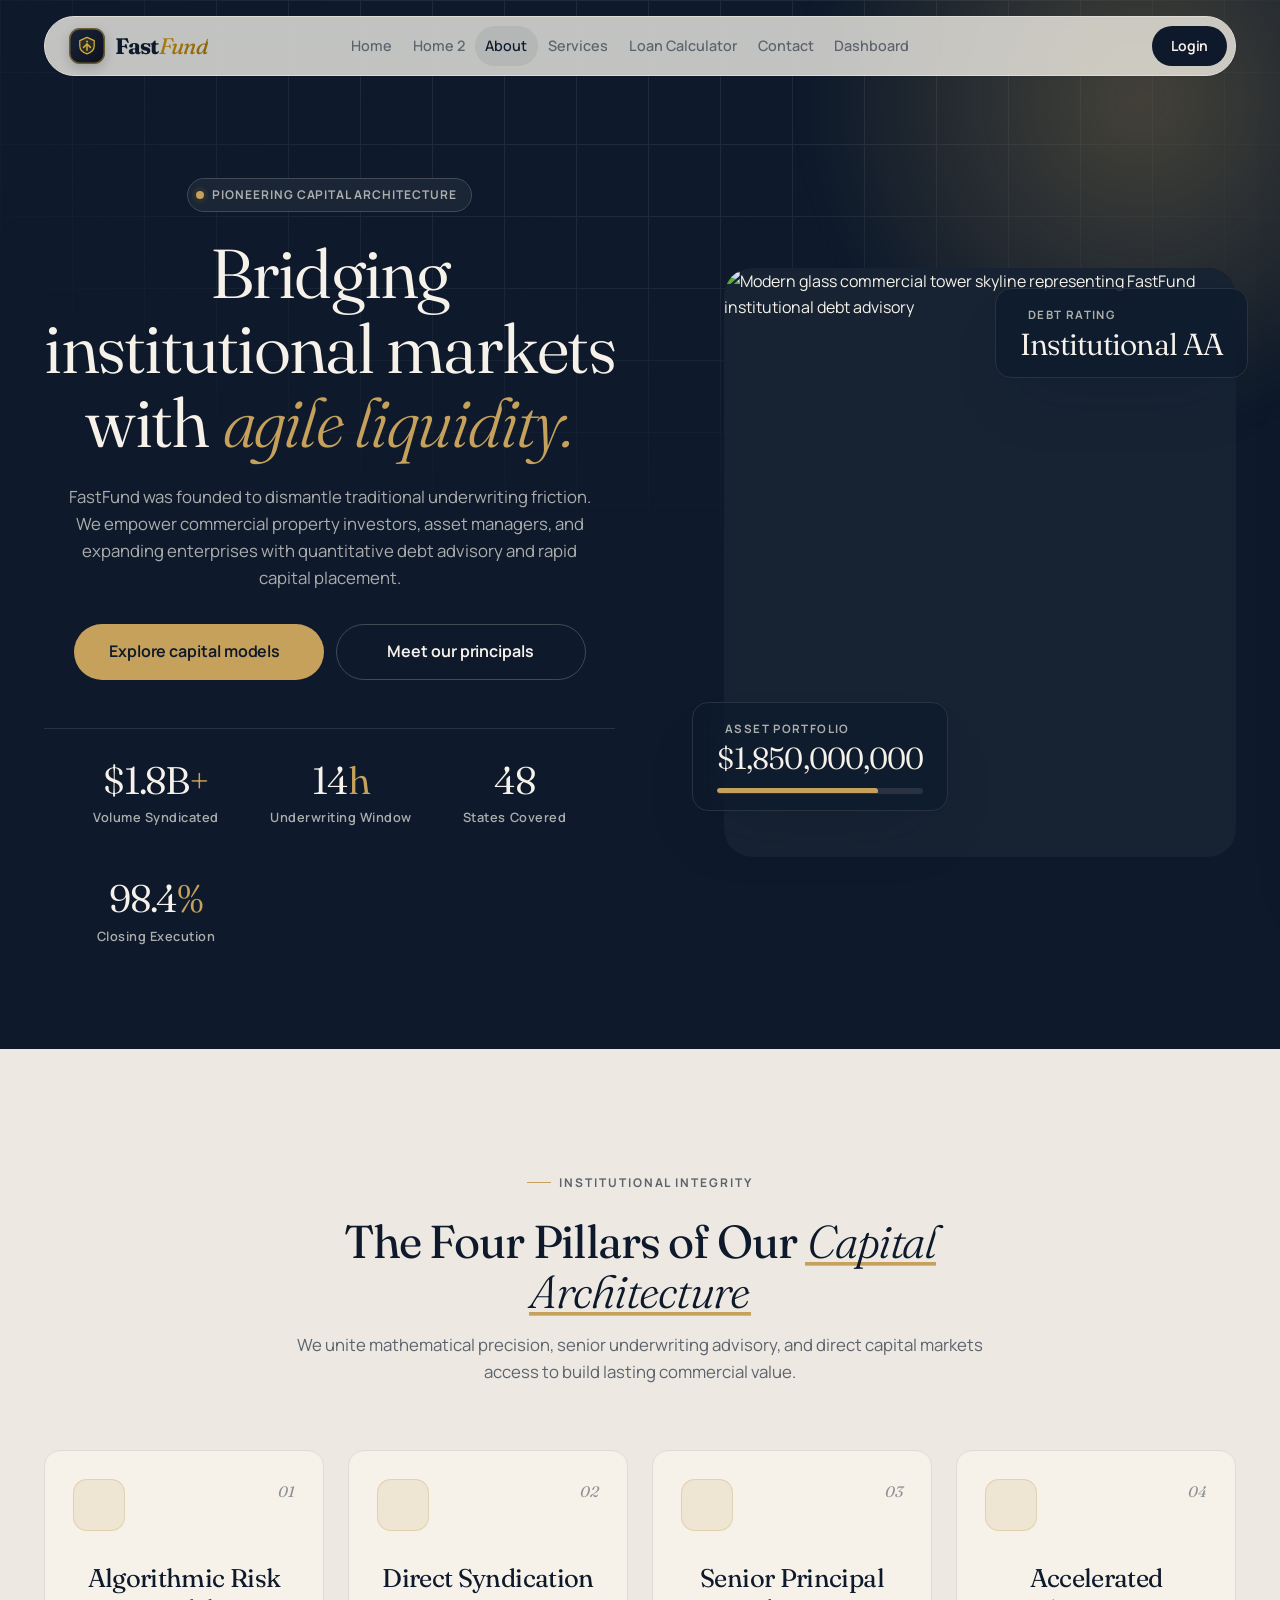
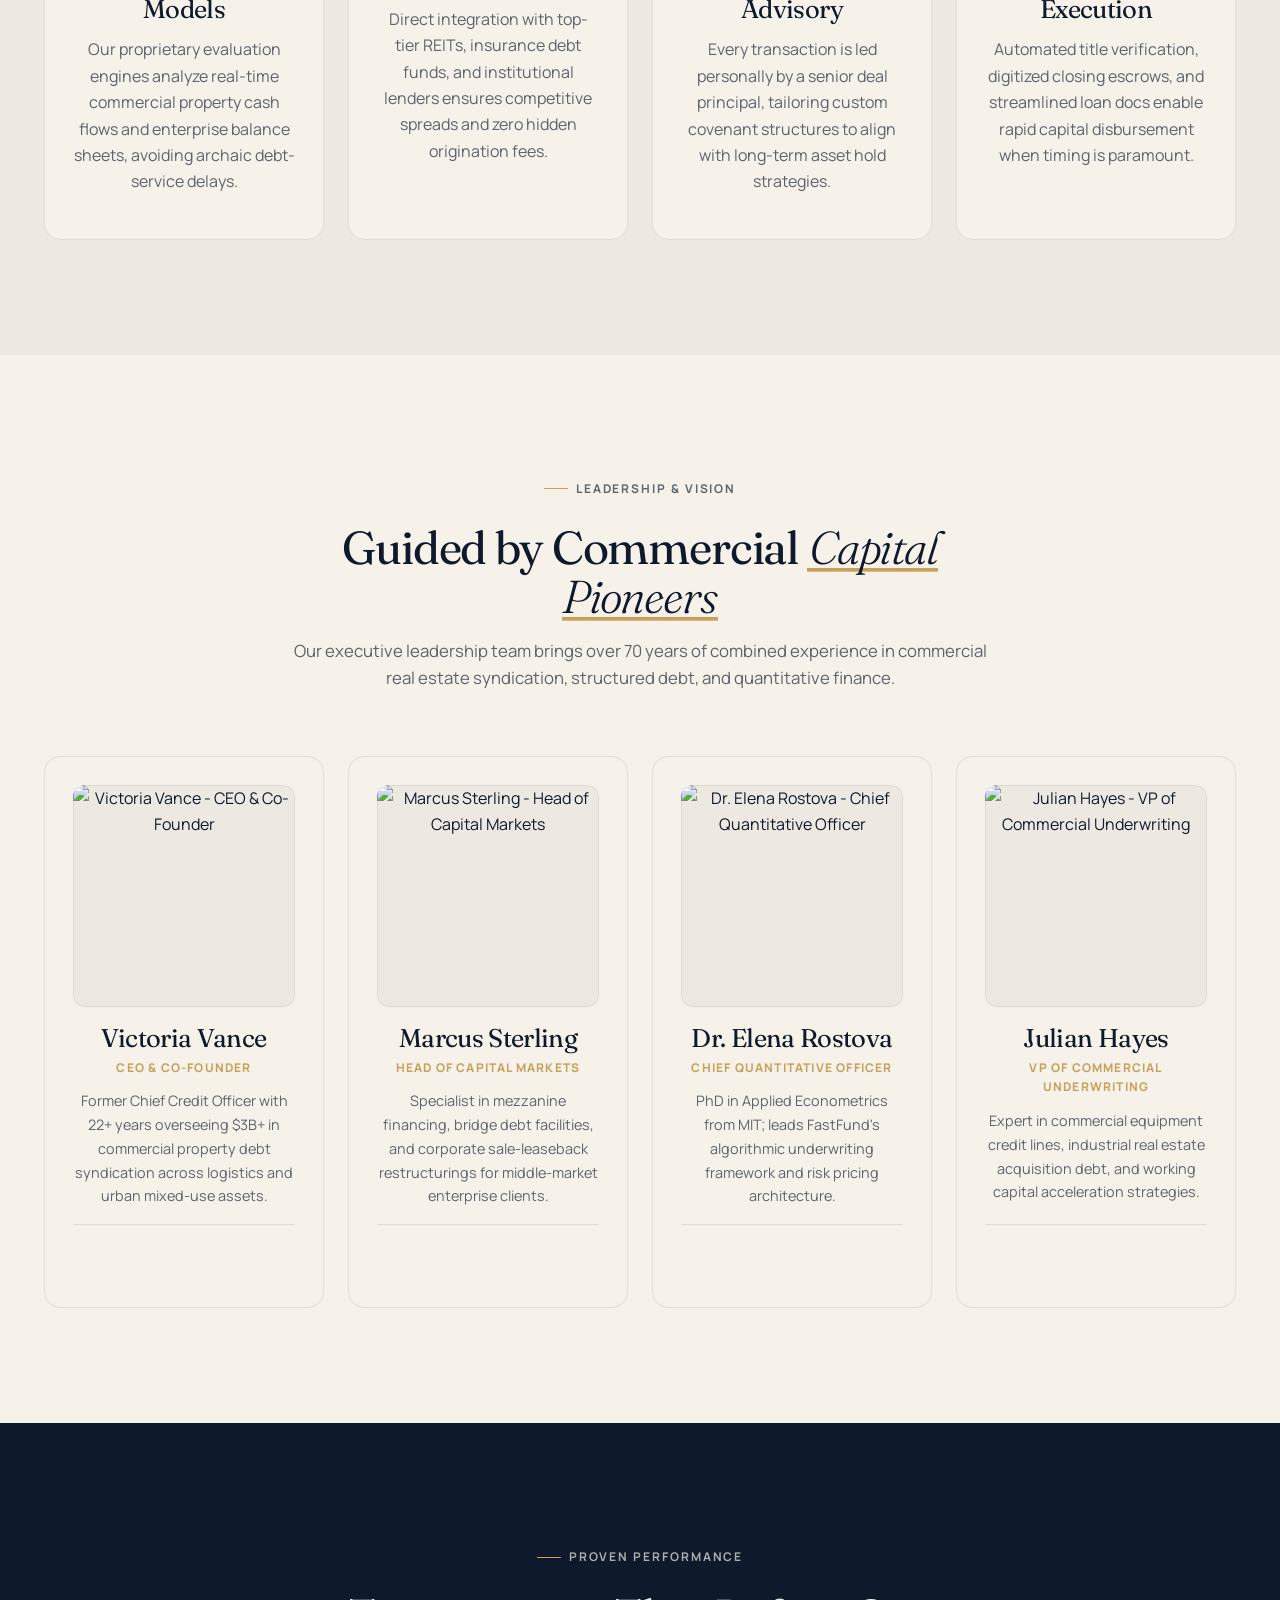
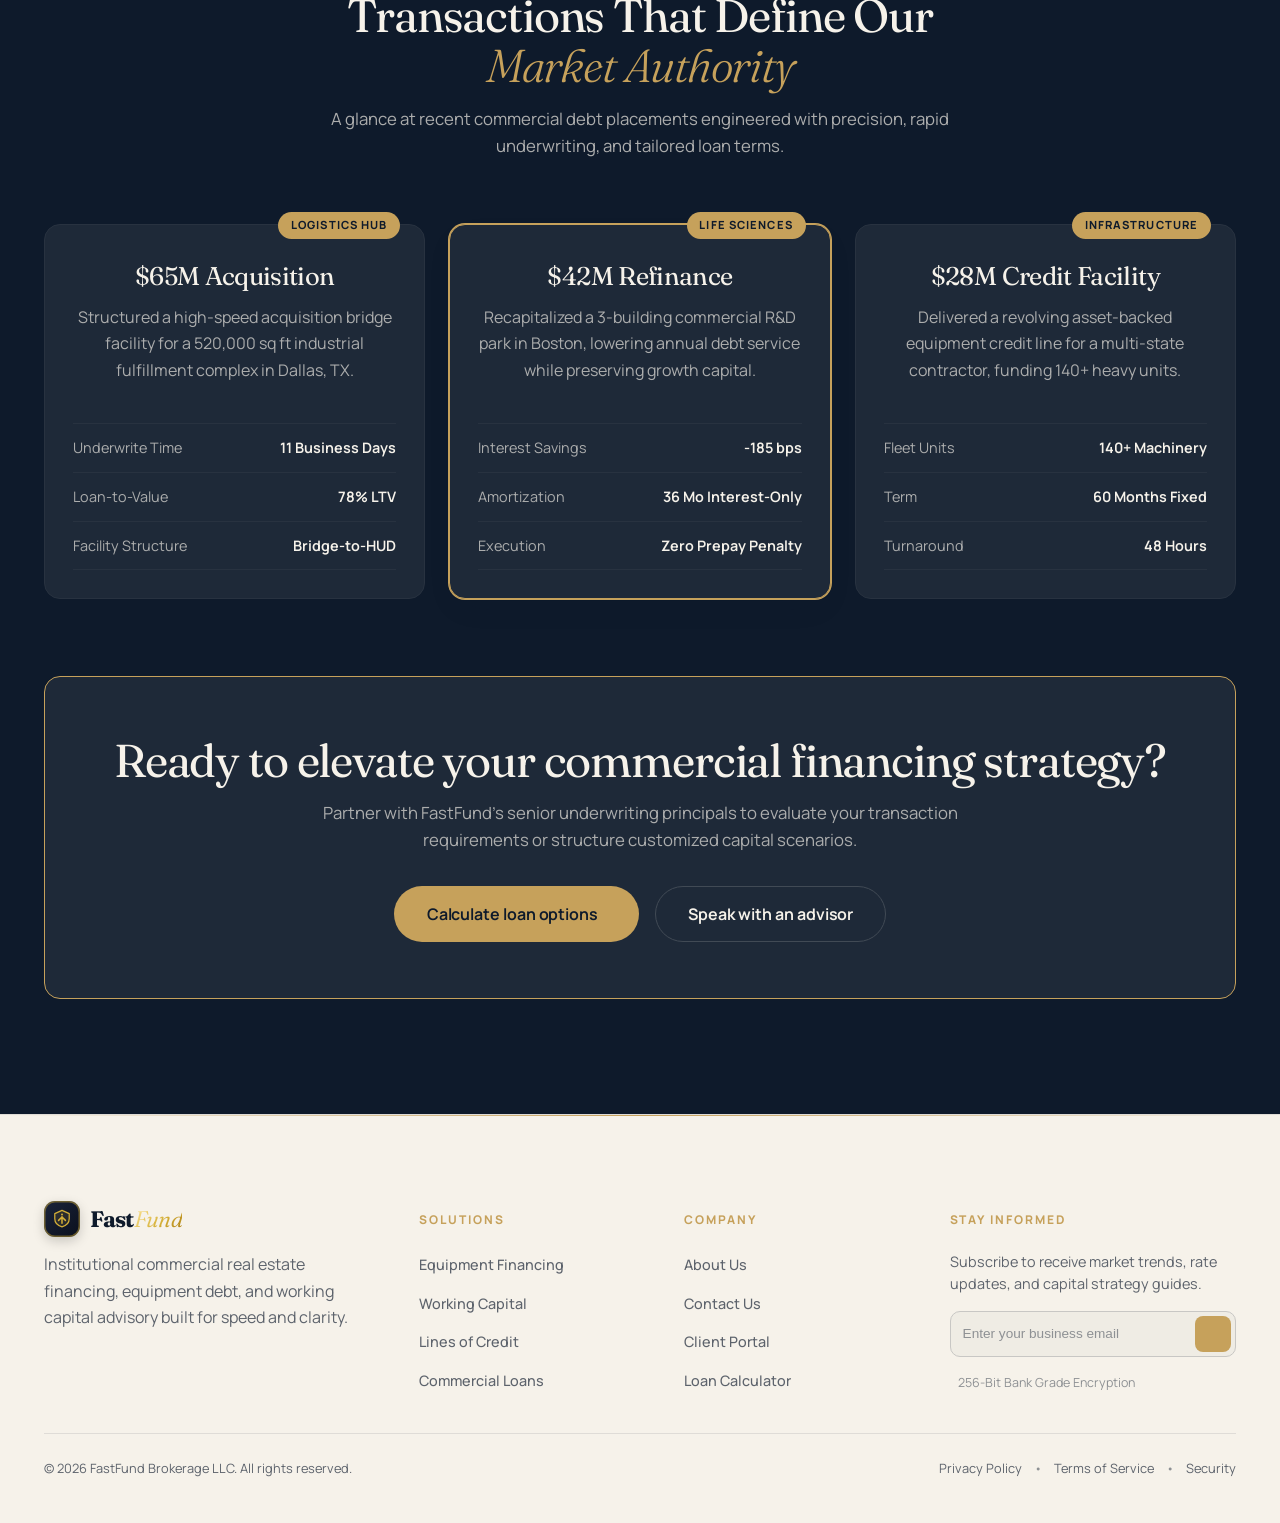
==== about.html @ 2a9e2fba "2" ====
<!DOCTYPE html>
<html lang="en">
<head>
  <meta charset="UTF-8">
  <meta name="viewport" content="width=device-width, initial-scale=1.0">
  <title>About Us - FastFund Commercial Capital Advisory</title>
  <meta name="description" content="Learn about FastFund's heritage, institutional debt advisory philosophy, quantitative underwriting leadership team, and commercial property financing milestones.">
  <meta name="theme-color" content="#0E1A2B">
  <link rel="icon" type="image/svg+xml" href="assets/images/favicon.svg">

  <!-- Apply saved theme / direction before first paint -->
  <script>
    (function () {
      try {
        var t = localStorage.getItem('fastfund-theme') || (matchMedia('(prefers-color-scheme: dark)').matches ? 'dark' : 'light');
        if (t === 'dark') document.documentElement.setAttribute('data-theme', 'dark');
        if (localStorage.getItem('fastfund-rtl') === 'true') document.documentElement.setAttribute('dir', 'rtl');
      } catch (e) {}
    })();
  </script>

  <!-- Fonts -->
  <link rel="preconnect" href="https://fonts.googleapis.com">
  <link rel="preconnect" href="https://fonts.gstatic.com" crossorigin>
  <link href="https://fonts.googleapis.com/css2?family=Fraunces:ital,opsz,wght@0,9..144,250..600;1,9..144,250..600&family=Manrope:wght@400..800&display=swap" rel="stylesheet">

  <!-- Phosphor Icons -->
  <script src="https://unpkg.com/@phosphor-icons/web"></script>

  <!-- Styles -->
  <link rel="stylesheet" href="assets/css/style.css">
  <link rel="stylesheet" href="assets/css/rtl.css">
</head>
<body>

  <!-- Drawer Overlay -->
  <div class="drawer-overlay"></div>

  <!-- Header & Navbar -->
  <header class="site-header">
    <div class="container">
      <div class="navbar">
        <a href="index.html" class="logo" aria-label="FastFund home">
          <span class="logo-mark" aria-hidden="true"><svg viewBox="0 0 32 32" fill="none" xmlns="http://www.w3.org/2000/svg"><path d="M16 3.5L26.5 8.25V15.75C26.5 21.2 22 25.8 16 27.5C10 25.8 5.5 21.2 5.5 15.75V8.25L16 3.5Z" class="logo-shield" stroke="currentColor" stroke-width="1.8" stroke-linejoin="round"/><path d="M11 18L16 13L21 18" class="logo-arrow" stroke="currentColor" stroke-width="2.2" stroke-linecap="round" stroke-linejoin="round"/><path d="M16 13V22" class="logo-stem" stroke="currentColor" stroke-width="2.2" stroke-linecap="round"/><circle cx="16" cy="9.5" r="1.4" class="logo-dot" fill="currentColor"/></svg></span>
          <span class="logo-text">Fast<em>Fund</em></span>
        </a>

        <nav aria-label="Primary">
          <ul class="nav-links">
            <li><a href="index.html" class="nav-link">Home</a></li>
            <li><a href="home2.html" class="nav-link">Home 2</a></li>
            <li><a href="about.html" class="nav-link active" aria-current="page">About</a></li>
            <li><a href="services.html" class="nav-link">Services</a></li>
            <li><a href="loan-calculator.html" class="nav-link">Loan Calculator</a></li>
            <li><a href="contact.html" class="nav-link">Contact</a></li>
            <li><a href="dashboard.html" class="nav-link">Dashboard</a></li>
          </ul>
        </nav>

        <div class="nav-actions">
          <button class="icon-btn theme-toggle" aria-label="Toggle Theme"><i class="ph ph-moon"></i></button>
          <button class="icon-btn rtl-toggle" aria-label="Toggle RTL"><i class="ph ph-arrows-left-right"></i></button>
          <a href="login.html" class="btn btn-primary btn-sm nav-cta">Login</a>
          <button class="hamburger" aria-label="Open Menu"><i class="ph ph-list"></i></button>
        </div>
      </div>
    </div>
  </header>

  <!-- Mobile Nav Drawer -->
  <aside class="nav-drawer" aria-label="Mobile menu">
    <div class="drawer-header">
      <a href="index.html" class="logo" aria-label="FastFund home">
        <span class="logo-mark" aria-hidden="true"><svg viewBox="0 0 32 32" fill="none" xmlns="http://www.w3.org/2000/svg"><path d="M16 3.5L26.5 8.25V15.75C26.5 21.2 22 25.8 16 27.5C10 25.8 5.5 21.2 5.5 15.75V8.25L16 3.5Z" class="logo-shield" stroke="currentColor" stroke-width="1.8" stroke-linejoin="round"/><path d="M11 18L16 13L21 18" class="logo-arrow" stroke="currentColor" stroke-width="2.2" stroke-linecap="round" stroke-linejoin="round"/><path d="M16 13V22" class="logo-stem" stroke="currentColor" stroke-width="2.2" stroke-linecap="round"/><circle cx="16" cy="9.5" r="1.4" class="logo-dot" fill="currentColor"/></svg></span>
        <span class="logo-text">Fast<em>Fund</em></span>
      </a>
      <button class="icon-btn drawer-close" aria-label="Close Menu"><i class="ph ph-x"></i></button>
    </div>

    <ul class="drawer-links">
      <li><a href="index.html" class="nav-link">Home</a></li>
      <li><a href="home2.html" class="nav-link">Home 2</a></li>
      <li><a href="about.html" class="nav-link active" aria-current="page">About</a></li>
      <li><a href="services.html" class="nav-link">Services</a></li>
      <li><a href="loan-calculator.html" class="nav-link">Loan Calculator</a></li>
      <li><a href="contact.html" class="nav-link">Contact</a></li>
      <li><a href="dashboard.html" class="nav-link">Dashboard</a></li>
    </ul>

    <div class="drawer-actions">
      <a href="login.html" class="btn btn-primary btn-block">Login</a>
      <div class="drawer-toggles">
        <button class="icon-btn theme-toggle" aria-label="Toggle Theme"><i class="ph ph-moon"></i></button>
        <button class="icon-btn rtl-toggle" aria-label="Toggle RTL"><i class="ph ph-arrows-left-right"></i></button>
      </div>
    </div>
  </aside>

  <!-- Main Content: Exactly 4 Sections -->
  <main id="main-content">

    <!-- SECTION 1: HERO & STRATEGIC PURPOSE -->
    <section class="hero theme-ink" id="about-hero">
      <div class="container hero-grid">
        <div class="hero-content">
          <span class="eyebrow eyebrow-pill anim-in">Pioneering Capital Architecture</span>
          <h1 class="anim-in" style="--d: .1s">Bridging institutional markets with <span class="hl">agile liquidity.</span></h1>
          <p class="lead anim-in" style="--d: .2s">FastFund was founded to dismantle traditional underwriting friction. We empower commercial property investors, asset managers, and expanding enterprises with quantitative debt advisory and rapid capital placement.</p>
          <div class="hero-actions anim-in" style="--d: .3s">
            <a href="loan-calculator.html" class="btn btn-accent btn-lg">Explore capital models <i class="ph ph-arrow-right"></i></a>
            <a href="contact.html" class="btn btn-outline btn-lg">Meet our principals</a>
          </div>
          <div class="hero-trust anim-in" style="--d: .45s">
            <div>
              <div class="stat-value force-ltr">$1.8B<em>+</em></div>
              <div class="stat-label">Volume Syndicated</div>
            </div>
            <div>
              <div class="stat-value force-ltr">14<em>h</em></div>
              <div class="stat-label">Underwriting Window</div>
            </div>
            <div>
              <div class="stat-value force-ltr">48</div>
              <div class="stat-label">States Covered</div>
            </div>
            <div>
              <div class="stat-value force-ltr">98.4<em>%</em></div>
              <div class="stat-label">Closing Execution</div>
            </div>
          </div>
        </div>

        <div class="hero-visual anim-in" style="--d: .25s">
          <div class="media media-wide">
            <img src="https://images.unsplash.com/photo-1554469384-e58fac16e23a?q=80&w=1200&auto=format&fit=crop" alt="Modern glass commercial tower skyline representing FastFund institutional debt advisory">
          </div>
          <div class="float-card float-card-a">
            <div class="fc-label"><i class="ph-fill ph-buildings"></i> Asset Portfolio</div>
            <div class="fc-value force-ltr">$1,850,000,000</div>
            <div class="fc-bar"><span></span></div>
          </div>
          <div class="float-card float-card-b">
            <div class="fc-label"><i class="ph-fill ph-certificate"></i> Debt Rating</div>
            <div class="fc-value force-ltr">Institutional AA</div>
          </div>
        </div>
      </div>
    </section>

    <!-- SECTION 2: CORE PHILOSOPHY & CAPITAL PILLARS -->
    <section class="section bg-soft" id="about-philosophy">
      <div class="container">
        <div class="section-header">
          <span class="eyebrow">Institutional Integrity</span>
          <h2>The Four Pillars of Our <span class="hl">Capital Architecture</span></h2>
          <p class="lead">We unite mathematical precision, senior underwriting advisory, and direct capital markets access to build lasting commercial value.</p>
        </div>

        <div class="grid-4">
          <article class="card card-hover reveal" style="--d: 0s">
            <div class="card-top">
              <div class="card-icon"><i class="ph ph-brain"></i></div>
              <span class="card-index">01</span>
            </div>
            <h3 class="card-title">Algorithmic Risk Models</h3>
            <div class="card-body">
              <p>Our proprietary evaluation engines analyze real-time commercial property cash flows and enterprise balance sheets, avoiding archaic debt-service delays.</p>
            </div>
          </article>

          <article class="card card-hover reveal" style="--d: 0.1s">
            <div class="card-top">
              <div class="card-icon"><i class="ph ph-handshake"></i></div>
              <span class="card-index">02</span>
            </div>
            <h3 class="card-title">Direct Syndication</h3>
            <div class="card-body">
              <p>Direct integration with top-tier REITs, insurance debt funds, and institutional lenders ensures competitive spreads and zero hidden origination fees.</p>
            </div>
          </article>

          <article class="card card-hover reveal" style="--d: 0.2s">
            <div class="card-top">
              <div class="card-icon"><i class="ph ph-user-focus"></i></div>
              <span class="card-index">03</span>
            </div>
            <h3 class="card-title">Senior Principal Advisory</h3>
            <div class="card-body">
              <p>Every transaction is led personally by a senior deal principal, tailoring custom covenant structures to align with long-term asset hold strategies.</p>
            </div>
          </article>

          <article class="card card-hover reveal" style="--d: 0.3s">
            <div class="card-top">
              <div class="card-icon"><i class="ph ph-lightning"></i></div>
              <span class="card-index">04</span>
            </div>
            <h3 class="card-title">Accelerated Execution</h3>
            <div class="card-body">
              <p>Automated title verification, digitized closing escrows, and streamlined loan docs enable rapid capital disbursement when timing is paramount.</p>
            </div>
          </article>
        </div>
      </div>
    </section>

    <!-- SECTION 3: EXECUTIVE LEADERSHIP & ADVISORY BOARD -->
    <section class="section" id="about-leadership">
      <div class="container">
        <div class="section-header">
          <span class="eyebrow">Leadership & Vision</span>
          <h2>Guided by Commercial <span class="hl">Capital Pioneers</span></h2>
          <p class="lead">Our executive leadership team brings over 70 years of combined experience in commercial real estate syndication, structured debt, and quantitative finance.</p>
        </div>

        <div class="grid-4">
          <!-- Leader 1 -->
          <article class="card card-hover reveal" style="--d: 0s">
            <div class="media" style="width: 100%; aspect-ratio: 1 / 1; border-radius: calc(var(--radius) - 4px); margin-block-end: var(--sp-4);">
              <img src="https://images.unsplash.com/photo-1534528741775-53994a69daeb?q=80&w=800&auto=format&fit=crop" alt="Victoria Vance - CEO & Co-Founder" loading="lazy">
            </div>
            <h3 class="card-title" style="margin-block-end: var(--sp-1);">Victoria Vance</h3>
            <span style="font-size: 0.75rem; font-weight: 750; color: var(--accent); text-transform: uppercase; letter-spacing: 0.1em; margin-block-end: var(--sp-3); display: block;">CEO & Co-Founder</span>
            <div class="card-body">
              <p style="font-size: 0.9rem;">Former Chief Credit Officer with 22+ years overseeing $3B+ in commercial property debt syndication across logistics and urban mixed-use assets.</p>
            </div>
            <div class="card-footer" style="padding-block-start: var(--sp-3);">
              <a href="#" class="icon-btn" aria-label="Victoria Vance LinkedIn"><i class="ph ph-linkedin-logo"></i></a>
            </div>
          </article>

          <!-- Leader 2 -->
          <article class="card card-hover reveal" style="--d: 0.1s">
            <div class="media" style="width: 100%; aspect-ratio: 1 / 1; border-radius: calc(var(--radius) - 4px); margin-block-end: var(--sp-4);">
              <img src="https://images.unsplash.com/photo-1506794778202-cad84cf45f1d?q=80&w=800&auto=format&fit=crop" alt="Marcus Sterling - Head of Capital Markets" loading="lazy">
            </div>
            <h3 class="card-title" style="margin-block-end: var(--sp-1);">Marcus Sterling</h3>
            <span style="font-size: 0.75rem; font-weight: 750; color: var(--accent); text-transform: uppercase; letter-spacing: 0.1em; margin-block-end: var(--sp-3); display: block;">Head of Capital Markets</span>
            <div class="card-body">
              <p style="font-size: 0.9rem;">Specialist in mezzanine financing, bridge debt facilities, and corporate sale-leaseback restructurings for middle-market enterprise clients.</p>
            </div>
            <div class="card-footer" style="padding-block-start: var(--sp-3);">
              <a href="#" class="icon-btn" aria-label="Marcus Sterling LinkedIn"><i class="ph ph-linkedin-logo"></i></a>
            </div>
          </article>

          <!-- Leader 3 -->
          <article class="card card-hover reveal" style="--d: 0.2s">
            <div class="media" style="width: 100%; aspect-ratio: 1 / 1; border-radius: calc(var(--radius) - 4px); margin-block-end: var(--sp-4);">
              <img src="https://images.unsplash.com/photo-1573497019940-1c28c88b4f3e?q=80&w=800&auto=format&fit=crop" alt="Dr. Elena Rostova - Chief Quantitative Officer" loading="lazy">
            </div>
            <h3 class="card-title" style="margin-block-end: var(--sp-1);">Dr. Elena Rostova</h3>
            <span style="font-size: 0.75rem; font-weight: 750; color: var(--accent); text-transform: uppercase; letter-spacing: 0.1em; margin-block-end: var(--sp-3); display: block;">Chief Quantitative Officer</span>
            <div class="card-body">
              <p style="font-size: 0.9rem;">PhD in Applied Econometrics from MIT; leads FastFund's algorithmic underwriting framework and risk pricing architecture.</p>
            </div>
            <div class="card-footer" style="padding-block-start: var(--sp-3);">
              <a href="#" class="icon-btn" aria-label="Dr. Elena Rostova LinkedIn"><i class="ph ph-linkedin-logo"></i></a>
            </div>
          </article>

          <!-- Leader 4 -->
          <article class="card card-hover reveal" style="--d: 0.3s">
            <div class="media" style="width: 100%; aspect-ratio: 1 / 1; border-radius: calc(var(--radius) - 4px); margin-block-end: var(--sp-4);">
              <img src="https://images.unsplash.com/photo-1519085360753-af0119f7cbe7?q=80&w=800&auto=format&fit=crop" alt="Julian Hayes - VP of Commercial Underwriting" loading="lazy">
            </div>
            <h3 class="card-title" style="margin-block-end: var(--sp-1);">Julian Hayes</h3>
            <span style="font-size: 0.75rem; font-weight: 750; color: var(--accent); text-transform: uppercase; letter-spacing: 0.1em; margin-block-end: var(--sp-3); display: block;">VP of Commercial Underwriting</span>
            <div class="card-body">
              <p style="font-size: 0.9rem;">Expert in commercial equipment credit lines, industrial real estate acquisition debt, and working capital acceleration strategies.</p>
            </div>
            <div class="card-footer" style="padding-block-start: var(--sp-3);">
              <a href="#" class="icon-btn" aria-label="Julian Hayes LinkedIn"><i class="ph ph-linkedin-logo"></i></a>
            </div>
          </article>
        </div>
      </div>
    </section>

    <!-- SECTION 4: PORTFOLIO IMPACT & MILESTONES -->
    <section class="section theme-ink" id="about-impact">
      <div class="container">
        <div class="section-header">
          <span class="eyebrow">Proven Performance</span>
          <h2>Transactions That Define Our <span class="hl">Market Authority</span></h2>
          <p class="lead">A glance at recent commercial debt placements engineered with precision, rapid underwriting, and tailored loan terms.</p>
        </div>

        <div class="grid-3" style="margin-block-end: clamp(3rem, 6vw, 5rem);">
          <!-- Case 1 -->
          <article class="card card-hover reveal" style="--d: 0s">
            <span class="card-tag">Logistics Hub</span>
            <h3 class="card-title" style="margin-block-start: var(--sp-2);">$65M Acquisition</h3>
            <div class="card-body">
              <p>Structured a high-speed acquisition bridge facility for a 520,000 sq ft industrial fulfillment complex in Dallas, TX.</p>
              <ul class="spec-list" style="width: 100%;">
                <li><span>Underwrite Time</span><span class="force-ltr">11 Business Days</span></li>
                <li><span>Loan-to-Value</span><span>78% LTV</span></li>
                <li><span>Facility Structure</span><span>Bridge-to-HUD</span></li>
              </ul>
            </div>
          </article>

          <!-- Case 2 -->
          <article class="card card-hover card-featured reveal" style="--d: 0.1s">
            <span class="card-tag">Life Sciences</span>
            <h3 class="card-title" style="margin-block-start: var(--sp-2);">$42M Refinance</h3>
            <div class="card-body">
              <p>Recapitalized a 3-building commercial R&D park in Boston, lowering annual debt service while preserving growth capital.</p>
              <ul class="spec-list" style="width: 100%;">
                <li><span>Interest Savings</span><span class="force-ltr">-185 bps</span></li>
                <li><span>Amortization</span><span>36 Mo Interest-Only</span></li>
                <li><span>Execution</span><span>Zero Prepay Penalty</span></li>
              </ul>
            </div>
          </article>

          <!-- Case 3 -->
          <article class="card card-hover reveal" style="--d: 0.2s">
            <span class="card-tag">Infrastructure</span>
            <h3 class="card-title" style="margin-block-start: var(--sp-2);">$28M Credit Facility</h3>
            <div class="card-body">
              <p>Delivered a revolving asset-backed equipment credit line for a multi-state contractor, funding 140+ heavy units.</p>
              <ul class="spec-list" style="width: 100%;">
                <li><span>Fleet Units</span><span class="force-ltr">140+ Machinery</span></li>
                <li><span>Term</span><span>60 Months Fixed</span></li>
                <li><span>Turnaround</span><span>48 Hours</span></li>
              </ul>
            </div>
          </article>
        </div>

        <!-- Integrated CTA Banner inside Section 4 -->
        <div class="card reveal" style="background: var(--surface-raised); border-color: var(--accent); padding: clamp(2rem, 5vw, 3.5rem); text-align: center;">
          <h3 style="font-size: var(--size-h2); margin-block-end: var(--sp-3);">Ready to elevate your commercial financing strategy?</h3>
          <p class="lead" style="max-width: 640px; margin-inline: auto; margin-block-end: var(--sp-8);">Partner with FastFund's senior underwriting principals to evaluate your transaction requirements or structure customized capital scenarios.</p>
          <div style="display: flex; gap: var(--sp-4); justify-content: center; flex-wrap: wrap;">
            <a href="loan-calculator.html" class="btn btn-accent btn-lg">Calculate loan options <i class="ph ph-arrow-right"></i></a>
            <a href="contact.html" class="btn btn-outline btn-lg">Speak with an advisor</a>
          </div>
        </div>

      </div>
    </section>

  </main>

  <!-- Footer -->
  <footer class="site-footer">
    <div class="container">
      <div class="footer-grid">
        <div class="footer-brand">
          <a href="index.html" class="logo" aria-label="FastFund home">
            <span class="logo-mark" aria-hidden="true"><svg viewBox="0 0 32 32" fill="none" xmlns="http://www.w3.org/2000/svg"><path d="M16 3.5L26.5 8.25V15.75C26.5 21.2 22 25.8 16 27.5C10 25.8 5.5 21.2 5.5 15.75V8.25L16 3.5Z" class="logo-shield" stroke="currentColor" stroke-width="1.8" stroke-linejoin="round"/><path d="M11 18L16 13L21 18" class="logo-arrow" stroke="currentColor" stroke-width="2.2" stroke-linecap="round" stroke-linejoin="round"/><path d="M16 13V22" class="logo-stem" stroke="currentColor" stroke-width="2.2" stroke-linecap="round"/><circle cx="16" cy="9.5" r="1.4" class="logo-dot" fill="currentColor"/></svg></span>
            <span class="logo-text">Fast<em>Fund</em></span>
          </a>
          <p class="footer-tagline">Institutional commercial real estate financing, equipment debt, and working capital advisory built for speed and clarity.</p>
          <div class="footer-social">
            <a href="#" aria-label="LinkedIn"><i class="ph ph-linkedin-logo"></i></a>
            <a href="#" aria-label="X"><i class="ph ph-x-logo"></i></a>
            <a href="#" aria-label="Instagram"><i class="ph ph-instagram-logo"></i></a>
          </div>
        </div>
        <div class="footer-col">
          <h4 class="footer-col-title">Solutions</h4>
          <ul class="footer-links">
            <li><a href="services.html">Equipment Financing</a></li>
            <li><a href="services.html">Working Capital</a></li>
            <li><a href="services.html">Lines of Credit</a></li>
            <li><a href="services.html">Commercial Loans</a></li>
          </ul>
        </div>
        <div class="footer-col">
          <h4 class="footer-col-title">Company</h4>
          <ul class="footer-links">
            <li><a href="about.html">About Us</a></li>
            <li><a href="contact.html">Contact Us</a></li>
            <li><a href="login.html">Client Portal</a></li>
            <li><a href="loan-calculator.html">Loan Calculator</a></li>
          </ul>
        </div>
        <div class="footer-col footer-newsletter-col">
          <h4 class="footer-col-title">Stay Informed</h4>
          <p class="newsletter-desc">Subscribe to receive market trends, rate updates, and capital strategy guides.</p>
          <form class="footer-newsletter-form" onsubmit="event.preventDefault(); alert('Thank you for subscribing to FastFund!');">
            <div class="newsletter-input-group">
              <input type="email" placeholder="Enter your business email" required aria-label="Email Address">
              <button type="submit" aria-label="Subscribe"><i class="ph ph-arrow-right"></i></button>
            </div>
          </form>
          <div class="footer-badge">
            <i class="ph ph-shield-check"></i>
            <span>256-Bit Bank Grade Encryption</span>
          </div>
        </div>
      </div>
      <div class="footer-bottom">
        <span>&copy; 2026 FastFund Brokerage LLC. All rights reserved.</span>
        <div class="footer-bottom-links">
          <a href="#">Privacy Policy</a>
          <span class="dot-sep">&bull;</span>
          <a href="#">Terms of Service</a>
          <span class="dot-sep">&bull;</span>
          <a href="#">Security</a>
        </div>
      </div>
    </div>
  </footer>

  <script src="assets/js/main.js"></script>
</body>
</html>
---- assets/css/style.css ----
/*
 * FastFund - Master Style Sheet
 * Premium design system built on exactly three colors:
 *   primary (ink), secondary (ivory), accent (champagne gold).
 * Every surface, text, border and shadow tone is mixed from these three.
 */

/* ==========================================================================
   Design Tokens
   ========================================================================== */
:root {
  /* The three brand colors - the only colors in the system */
  --primary: #0E1A2B;    /* Ink */
  --secondary: #F6F2EA;  /* Ivory */
  --accent: #C6A15B;     /* Champagne gold */

  /* Semantic tokens (light) */
  --bg: var(--secondary);
  --bg-soft: color-mix(in srgb, var(--primary) 4%, var(--secondary));
  --surface: color-mix(in srgb, var(--primary) 3%, var(--secondary));
  --surface-raised: var(--secondary);
  --text: var(--primary);
  --text-muted: color-mix(in srgb, var(--primary) 66%, var(--secondary));
  --text-faint: color-mix(in srgb, var(--primary) 45%, var(--secondary));
  --line: color-mix(in srgb, var(--primary) 10%, var(--secondary));
  --line-strong: color-mix(in srgb, var(--primary) 20%, var(--secondary));
  --hl: var(--primary);                      /* highlighted headline words */
  --accent-soft: color-mix(in srgb, var(--accent) 16%, var(--secondary));
  --ink-bg: var(--primary);                  /* always-dark bands */
  --glass: color-mix(in srgb, var(--secondary) 78%, transparent);

  --shadow-sm: 0 1px 2px color-mix(in srgb, var(--primary) 6%, transparent);
  --shadow: 0 1px 2px color-mix(in srgb, var(--primary) 5%, transparent),
            0 12px 32px -12px color-mix(in srgb, var(--primary) 16%, transparent);
  --shadow-lg: 0 2px 4px color-mix(in srgb, var(--primary) 4%, transparent),
               0 32px 64px -24px color-mix(in srgb, var(--primary) 28%, transparent);

  /* Fonts */
  --font-heading: 'Fraunces', Georgia, serif;
  --font-body: 'Manrope', system-ui, sans-serif;

  /* Type scale */
  --size-h1: clamp(2.6rem, 5.4vw, 4.75rem);
  --size-h2: clamp(2rem, 3.6vw, 3.1rem);
  --size-h3: clamp(1.4rem, 2vw, 1.75rem);
  --size-h4: 1.2rem;
  --size-body: 1rem;
  --size-lead: clamp(1.05rem, 1.3vw, 1.2rem);
  --size-label: 0.9rem;
  --size-caption: 0.8rem;

  /* Spacing */
  --sp-1: 0.25rem;
  --sp-2: 0.5rem;
  --sp-2-5: 0.625rem;
  --sp-3: 0.75rem;
  --sp-4: 1rem;
  --sp-5: 1.25rem;
  --sp-6: 1.5rem;
  --sp-8: 2rem;
  --sp-10: 2.5rem;
  --sp-12: 3rem;
  --sp-16: 4rem;
  --sp-24: 6rem;
  --sp-32: 8rem;

  /* Structure */
  --radius-sm: 10px;
  --radius: 16px;
  --radius-lg: 28px;
  --radius-pill: 999px;
  --ease: cubic-bezier(0.16, 1, 0.3, 1);
  --transition: all 0.35s var(--ease);
  --max-width: 1240px;
  --header-height: 88px;
}

/* Dark mode - same three colors, remapped */
html[data-theme="dark"] {
  --bg: var(--primary);
  --bg-soft: color-mix(in srgb, var(--secondary) 3%, var(--primary));
  --surface: color-mix(in srgb, var(--secondary) 4%, var(--primary));
  --surface-raised: color-mix(in srgb, var(--secondary) 6%, var(--primary));
  --text: var(--secondary);
  --text-muted: color-mix(in srgb, var(--secondary) 66%, var(--primary));
  --text-faint: color-mix(in srgb, var(--secondary) 45%, var(--primary));
  --line: color-mix(in srgb, var(--secondary) 10%, var(--primary));
  --line-strong: color-mix(in srgb, var(--secondary) 20%, var(--primary));
  --hl: var(--accent);
  --accent-soft: color-mix(in srgb, var(--accent) 14%, var(--primary));
  --ink-bg: color-mix(in srgb, var(--secondary) 3%, var(--primary));
  --glass: color-mix(in srgb, var(--primary) 72%, transparent);
  --shadow-sm: none;
  --shadow: 0 16px 40px -16px color-mix(in srgb, var(--primary) 90%, transparent);
  --shadow-lg: 0 32px 64px -24px color-mix(in srgb, var(--primary) 95%, transparent);
  color-scheme: dark;
}

/* Always-dark band: re-scopes the semantic tokens for anything inside */
.theme-ink {
  --bg: var(--ink-bg);
  --bg-soft: color-mix(in srgb, var(--secondary) 4%, var(--ink-bg));
  --surface: color-mix(in srgb, var(--secondary) 5%, var(--ink-bg));
  --surface-raised: color-mix(in srgb, var(--secondary) 7%, var(--ink-bg));
  --text: var(--secondary);
  --text-muted: color-mix(in srgb, var(--secondary) 68%, var(--ink-bg));
  --text-faint: color-mix(in srgb, var(--secondary) 45%, var(--ink-bg));
  --line: color-mix(in srgb, var(--secondary) 11%, var(--ink-bg));
  --line-strong: color-mix(in srgb, var(--secondary) 22%, var(--ink-bg));
  --hl: var(--accent);
  --accent-soft: color-mix(in srgb, var(--accent) 14%, var(--ink-bg));
  --glass: color-mix(in srgb, var(--ink-bg) 70%, transparent);
  background-color: var(--bg);
  color: var(--text);
}

/* ==========================================================================
   Reset & Base
   ========================================================================== */
*, *::before, *::after {
  box-sizing: border-box;
  margin: 0;
  padding: 0;
}

html {
  scroll-behavior: smooth;
  font-size: 16px;
  -webkit-text-size-adjust: 100%;
}

body {
  font-family: var(--font-body);
  font-size: var(--size-body);
  color: var(--text);
  background-color: var(--bg);
  line-height: 1.65;
  overflow-x: hidden;
  -webkit-font-smoothing: antialiased;
  -moz-osx-font-smoothing: grayscale;
  transition: background-color 0.3s, color 0.3s;
}

::selection {
  background: var(--accent);
  color: var(--primary);
}

h1, h2, h3, h4, h5, h6 {
  font-family: var(--font-heading);
  font-optical-sizing: auto;
  color: var(--text);
  font-weight: 400;
  line-height: 1.08;
  letter-spacing: -0.025em;
  margin-block-end: var(--sp-4);
}

h1 { font-size: var(--size-h1); font-weight: 350; }
h2 { font-size: var(--size-h2); }
h3 { font-size: var(--size-h3); line-height: 1.2; }
h4, h5, h6 { font-size: var(--size-h4); line-height: 1.3; letter-spacing: -0.01em; }

p {
  margin-block-end: var(--sp-4);
  color: var(--text-muted);
}

.lead {
  font-size: var(--size-lead);
  color: var(--text-muted);
  line-height: 1.6;
}

a {
  color: inherit;
  text-decoration: none;
  transition: var(--transition);
}

.link {
  color: var(--text);
  font-weight: 600;
  background-image: linear-gradient(var(--accent), var(--accent));
  background-size: 100% 1px;
  background-position: 0 100%;
  background-repeat: no-repeat;
  padding-block-end: 1px;
}

.link:hover {
  background-size: 100% 2px;
}

strong, b { font-weight: 650; color: var(--text); }

img {
  max-width: 100%;
  height: auto;
  display: block;
}

:focus-visible {
  outline: 2px solid var(--accent);
  outline-offset: 3px;
  border-radius: 4px;
}

.container {
  width: 100%;
  max-width: var(--max-width);
  margin-inline: auto;
  padding-inline: var(--sp-6);
}

.container-narrow { max-width: 880px; }

/* Highlighted headline word: italic serif with a gold underline stroke */
.hl {
  font-style: italic;
  font-weight: 300;
  color: var(--hl);
  background-image: linear-gradient(var(--accent), var(--accent));
  background-size: 100% 0.08em;
  background-position: 0 92%;
  background-repeat: no-repeat;
  padding-inline: 0.04em;
}

.theme-ink .hl,
html[data-theme="dark"] .hl {
  background-image: none;
}

/* Eyebrow label */
.eyebrow {
  display: inline-flex;
  align-items: center;
  gap: var(--sp-2);
  font-family: var(--font-body);
  font-size: 0.75rem;
  font-weight: 700;
  letter-spacing: 0.16em;
  text-transform: uppercase;
  color: var(--text-muted);
  margin-block-end: var(--sp-6);
}

.eyebrow::before {
  content: '';
  width: 24px;
  height: 1px;
  background: var(--accent);
}

.eyebrow-pill {
  padding: 0.4rem 0.9rem 0.4rem 0.5rem;
  border: 1px solid var(--line-strong);
  border-radius: var(--radius-pill);
  background: var(--surface);
  letter-spacing: 0.08em;
}

.eyebrow-pill::before {
  width: 8px;
  height: 8px;
  border-radius: 50%;
  box-shadow: 0 0 0 4px var(--accent-soft);
}

/* ==========================================================================
   Layout helpers
   ========================================================================== */
.section {
  padding-block: clamp(4.5rem, 9vw, 8rem);
  position: relative;
}

.section-sm { padding-block: clamp(3rem, 5vw, 4.5rem); }

.bg-soft { background-color: var(--bg-soft); }

.section-header {
  max-width: 720px;
  margin-inline: auto;
  margin-block-end: clamp(2.5rem, 5vw, 4rem);
  text-align: center;
}

.section-header .eyebrow { justify-content: center; }

.section-header-split {
  display: flex;
  align-items: flex-end;
  justify-content: space-between;
  gap: var(--sp-8);
  margin-block-end: clamp(2.5rem, 5vw, 4rem);
}

.section-header-split > div { max-width: 620px; }
.section-header-split h2 { margin-block-end: 0; }
.section-header-split p { max-width: 380px; margin: 0; }

.split {
  display: grid;
  grid-template-columns: 1fr 1fr;
  gap: clamp(2.5rem, 6vw, 6rem);
  align-items: center;
}

.grid-2, .grid-3, .grid-4 {
  display: grid;
  gap: var(--sp-6);
}

.grid-2 { grid-template-columns: repeat(2, minmax(0, 1fr)); }
.grid-3 { grid-template-columns: repeat(3, minmax(0, 1fr)); }
.grid-4 { grid-template-columns: repeat(4, minmax(0, 1fr)); }

@media (max-width: 1024px) {
  .grid-4 { grid-template-columns: repeat(2, minmax(0, 1fr)); }
  .split { grid-template-columns: 1fr; }
  .section-header-split { flex-direction: column; align-items: center; text-align: center; }
  .section-header-split > div { margin-inline: auto; }
  .section-header-split .eyebrow { justify-content: center; }
}

/* Story / broker split: centred copy, side by side down to 901px,
   then text first with the image below */
.split-story > :not(.media) { text-align: center; }
.split-story .eyebrow { justify-content: center; }
.split-story .lead,
.split-story p { margin-inline: auto; max-width: 560px; }

.split-story .check-list {
  width: fit-content;
  max-width: 100%;
  margin-inline: auto;
  text-align: start;
}

@media (min-width: 901px) and (max-width: 1024px) {
  .split.split-story {
    grid-template-columns: 1fr 1fr;
    gap: var(--sp-12);
  }
}

@media (max-width: 900px) {
  .split-story .media { order: 2; max-width: 640px; width: 100%; margin-inline: auto; }
  .split-story > :not(.media) { max-width: 640px; margin-inline: auto; }
}

/* Three-card rows: 3 x 1 from 1024px up, 2 x 1 on tablets with the
   third card centred underneath, one by one on phones */
/* The dashboard grids are defined later in this file, so they are prefixed
   with .dashboard-body to make sure these responsive rules win. */
@media (min-width: 601px) and (max-width: 1023.98px) {
  .grid-3,
  .dashboard-body .status-grid,
  .dashboard-body .kpi-grid { grid-template-columns: repeat(4, minmax(0, 1fr)); }

  .grid-3 > *,
  .dashboard-body .status-grid > *,
  .dashboard-body .kpi-grid > * { grid-column: span 2; }

  .grid-3 > :last-child:nth-child(odd),
  .dashboard-body .status-grid > :last-child:nth-child(odd),
  .dashboard-body .kpi-grid > :last-child:nth-child(odd) { grid-column: 2 / span 2; }
}

@media (max-width: 680px) {
  .grid-2, .grid-4 { grid-template-columns: 1fr; }
}

@media (max-width: 600px) {
  .grid-3,
  .dashboard-body .status-grid,
  .dashboard-body .kpi-grid { grid-template-columns: 1fr; }
  .dashboard-body .status-card { min-height: 0; }
}

/* ==========================================================================
   Buttons
   ========================================================================== */
.btn {
  --btn-bg: transparent;
  --btn-fg: var(--text);
  --btn-border: transparent;
  display: inline-flex;
  align-items: center;
  justify-content: center;
  gap: var(--sp-2);
  min-height: 48px;
  padding: 0.8rem 1.5rem;
  font-family: var(--font-body);
  font-size: 0.95rem;
  font-weight: 650;
  letter-spacing: -0.005em;
  line-height: 1.2;
  border-radius: var(--radius-pill);
  border: 1px solid var(--btn-border);
  background-color: var(--btn-bg);
  color: var(--btn-fg);
  cursor: pointer;
  transition: var(--transition);
  text-align: center;
  white-space: nowrap;
}

.btn i { font-size: 1.1em; transition: transform 0.35s var(--ease); }
.btn:hover i.ph-arrow-right,
.btn:hover i.ph-arrow-up-right { transform: translateX(3px); }

.btn-primary {
  --btn-bg: var(--text);
  --btn-fg: var(--bg);
}

.btn-primary:hover {
  --btn-bg: var(--accent);
  --btn-fg: var(--primary);
  transform: translateY(-1px);
  box-shadow: 0 10px 24px -10px color-mix(in srgb, var(--accent) 70%, transparent);
}

.btn-accent,
.btn-success {
  --btn-bg: var(--accent);
  --btn-fg: var(--primary);
}

.btn-accent:hover {
  --btn-bg: var(--secondary);
  --btn-fg: var(--primary);
  transform: translateY(-1px);
}

.btn-outline {
  --btn-border: var(--line-strong);
  --btn-fg: var(--text);
}

.btn-outline:hover {
  --btn-border: var(--text);
  --btn-bg: var(--surface);
}

.btn-ghost {
  --btn-fg: var(--text);
  padding-inline: var(--sp-2);
}

.btn-ghost:hover { --btn-fg: var(--text-muted); }

.btn-sm { min-height: 40px; padding: 0.55rem 1.1rem; font-size: 0.875rem; }
.btn-lg { min-height: 56px; padding: 1rem 2rem; font-size: 1rem; }
.btn-block { width: 100%; }

.btn:disabled { opacity: 0.6; cursor: progress; transform: none; }

/* ==========================================================================
   Header & Navbar (floating glass pill)
   ========================================================================== */
.site-header {
  position: fixed;
  inset-block-start: 0;
  inset-inline: 0;
  z-index: 1000;
  padding-block: var(--sp-4);
  transition: padding 0.4s var(--ease);
}

.site-header .navbar {
  display: flex;
  align-items: center;
  justify-content: space-between;
  gap: var(--sp-6);
  height: 60px;
  padding-inline: var(--sp-6) var(--sp-2);
  background: var(--glass);
  backdrop-filter: saturate(160%) blur(18px);
  -webkit-backdrop-filter: saturate(160%) blur(18px);
  border: 1px solid var(--line);
  border-radius: var(--radius-pill);
  box-shadow: var(--shadow-sm);
  transition: var(--transition);
}

.site-header.scrolled { padding-block: var(--sp-2); }
.site-header.scrolled .navbar { box-shadow: var(--shadow); }

.logo {
  font-family: var(--font-heading);
  font-size: 1.4rem;
  font-weight: 700;
  letter-spacing: -0.03em;
  color: var(--text);
  display: inline-flex;
  align-items: center;
  gap: 0.65rem;
  flex-shrink: 0;
  text-decoration: none;
  transition: transform 0.25s cubic-bezier(0.16, 1, 0.3, 1), opacity 0.2s ease;
}

.logo:hover {
  opacity: 0.98;
}

.logo em {
  font-style: italic;
  font-weight: 450;
  color: #A37614;
  background: linear-gradient(135deg, #B38312 0%, #865E06 100%);
  -webkit-background-clip: text;
  background-clip: text;
  -webkit-text-fill-color: transparent;
}

html[data-theme="dark"] .logo em,
.theme-ink .logo em,
.site-footer .logo em {
  font-weight: 350;
  color: #D4AF37;
  background: linear-gradient(135deg, #FFE89C 0%, #D4AF37 60%, #AA7C11 100%);
  -webkit-background-clip: text;
  background-clip: text;
  -webkit-text-fill-color: transparent;
}

.logo-text {
  display: inline-block;
  font-family: var(--font-heading);
  font-size: 1.4rem;
  font-weight: 700;
  letter-spacing: -0.03em;
  color: var(--text);
  line-height: 1;
}

.logo-mark {
  width: 36px;
  height: 36px;
  border-radius: 11px;
  display: inline-flex;
  align-items: center;
  justify-content: center;
  background: linear-gradient(135deg, #1A233A 0%, #0B101D 100%);
  color: #D4AF37;
  font-size: 1.1rem;
  box-shadow: 0 4px 12px rgba(0, 0, 0, 0.18),
              inset 0 0 0 1.5px rgba(212, 175, 55, 0.45);
  transition: all 0.3s cubic-bezier(0.16, 1, 0.3, 1);
  position: relative;
  flex-shrink: 0;
}

.logo-mark svg {
  width: 22px;
  height: 22px;
  display: block;
}

.logo-shield {
  fill: rgba(212, 175, 55, 0.12);
  transition: fill 0.3s ease, stroke 0.3s ease;
}

.logo-arrow, .logo-stem {
  transition: transform 0.25s cubic-bezier(0.16, 1, 0.3, 1);
}

.logo:hover .logo-mark {
  transform: translateY(-2px) scale(1.05);
  background: linear-gradient(135deg, #222E48 0%, #0E1627 100%);
  color: #FFE89C;
  box-shadow: 0 6px 20px rgba(212, 175, 55, 0.35),
              inset 0 0 0 1.5px rgba(212, 175, 55, 0.85);
}

.logo:hover .logo-shield {
  fill: rgba(212, 175, 55, 0.25);
}

.logo:hover .logo-arrow {
  transform: translateY(-1.5px);
}

html[data-theme="dark"] .logo-mark,
.theme-ink .logo-mark {
  background: linear-gradient(135deg, #0F172A 0%, #020617 100%);
  color: #E2B13C;
  box-shadow: 0 4px 16px rgba(0, 0, 0, 0.35),
              inset 0 0 0 1.5px rgba(226, 177, 60, 0.55);
}

.nav-links {
  display: flex;
  align-items: center;
  gap: var(--sp-1);
  list-style: none;
}

.nav-link {
  display: inline-flex;
  align-items: center;
  padding: 0.5rem 0.95rem;
  border-radius: var(--radius-pill);
  font-size: var(--size-label);
  font-weight: 550;
  color: var(--text-muted);
}

.nav-link:hover { color: var(--text); }

.nav-link.active {
  color: var(--text);
  background: color-mix(in srgb, var(--text) 7%, transparent);
}

.nav-actions {
  display: flex;
  align-items: center;
  gap: var(--sp-2);
}

.icon-btn {
  background: transparent;
  border: 1px solid transparent;
  color: var(--text-muted);
  font-size: 1.15rem;
  cursor: pointer;
  display: inline-grid;
  place-items: center;
  width: 42px;
  height: 42px;
  border-radius: 50%;
  transition: var(--transition);
}

.icon-btn:hover {
  color: var(--text);
  border-color: var(--line);
  background-color: var(--surface);
}

.hamburger {
  display: none;
  background: var(--text);
  color: var(--bg);
  border: none;
  width: 42px;
  height: 42px;
  border-radius: 50%;
  font-size: 1.2rem;
  cursor: pointer;
  place-items: center;
}

.drawer-overlay {
  position: fixed;
  inset: 0;
  background: color-mix(in srgb, var(--primary) 55%, transparent);
  backdrop-filter: blur(4px);
  -webkit-backdrop-filter: blur(4px);
  z-index: 1001;
  opacity: 0;
  visibility: hidden;
  transition: opacity 0.35s var(--ease), visibility 0.35s;
}

.drawer-overlay.active { opacity: 1; visibility: visible; }

.nav-drawer {
  position: fixed;
  top: var(--sp-3);
  bottom: var(--sp-3);
  right: var(--sp-3);
  width: min(360px, calc(100% - 1.5rem));
  background-color: var(--bg);
  border: 1px solid var(--line);
  border-radius: var(--radius-lg);
  z-index: 1002;
  transform: translateX(calc(100% + 2rem));
  transition: transform 0.5s var(--ease);
  padding: var(--sp-6);
  display: flex;
  flex-direction: column;
  box-shadow: var(--shadow-lg);
}

.nav-drawer.active { transform: translateX(0); }

.drawer-header {
  display: flex;
  align-items: center;
  justify-content: space-between;
  margin-block-end: var(--sp-8);
}

.drawer-links {
  list-style: none;
  display: flex;
  flex-direction: column;
  gap: var(--sp-1);
}

.drawer-links .nav-link {
  display: flex;
  min-height: 52px;
  padding-inline: var(--sp-4);
  font-family: var(--font-heading);
  font-size: 1.35rem;
  font-weight: 400;
  border-radius: var(--radius);
  color: var(--text);
}

.drawer-actions {
  margin-block-start: auto;
  display: flex;
  flex-direction: column;
  gap: var(--sp-4);
  padding-block-start: var(--sp-6);
  border-block-start: 1px solid var(--line);
}

.drawer-toggles {
  display: flex;
  align-items: center;
  justify-content: center;
  gap: var(--sp-2);
}

@media (max-width: 1280px) {
  .site-header .navbar { gap: var(--sp-3); }
  .nav-links { gap: 0; }
  .site-header .nav-link { padding-inline: 0.65rem; }
}

@media (max-width: 1024px) {
  .site-header nav,
  .site-header .theme-toggle,
  .site-header .rtl-toggle,
  .site-header .nav-cta { display: none; }
  .hamburger { display: inline-grid; }
}

/* ==========================================================================
   Hero (home)
   ========================================================================== */
.hero {
  position: relative;
  overflow: hidden;
  padding-block: calc(var(--header-height) + clamp(3rem, 7vw, 6rem)) clamp(4rem, 8vw, 7rem);
  isolation: isolate;
}

/* Fine grid texture + gold glow, all drawn from the three brand colors */
.hero::before {
  content: '';
  position: absolute;
  inset: 0;
  z-index: -1;
  background-image:
    linear-gradient(var(--line) 1px, transparent 1px),
    linear-gradient(90deg, var(--line) 1px, transparent 1px);
  background-size: 72px 72px;
  mask-image: radial-gradient(ellipse 80% 70% at 50% 0%, #000 30%, transparent 75%);
  -webkit-mask-image: radial-gradient(ellipse 80% 70% at 50% 0%, #000 30%, transparent 75%);
  opacity: 0.7;
}

.hero::after {
  content: '';
  position: absolute;
  z-index: -1;
  width: 720px;
  height: 720px;
  inset-inline-end: -220px;
  top: -260px;
  border-radius: 50%;
  background: radial-gradient(circle, color-mix(in srgb, var(--accent) 30%, transparent) 0%, transparent 65%);
  filter: blur(20px);
  pointer-events: none;
}

.hero-grid {
  display: grid;
  grid-template-columns: 1.05fr 1fr;
  gap: clamp(3rem, 6vw, 5rem);
  align-items: center;
}

.hero h1 { margin-block-end: var(--sp-6); }

.hero .lead {
  max-width: 540px;
  margin-block-end: var(--sp-8);
}

/* Two equal-width buttons, centred */
.hero-actions {
  display: grid;
  grid-template-columns: repeat(2, minmax(0, 250px));
  justify-content: center;
  gap: var(--sp-3);
}

.hero-actions .btn { width: 100%; }

/* Centre the hero copy (home) */
.hero-content { text-align: center; }
.hero-content .eyebrow { justify-content: center; }
.hero-content .lead { margin-inline: auto; }
.hero-content .hero-trust { justify-content: center; }

.hero-trust {
  margin-block-start: var(--sp-12);
  padding-block-start: var(--sp-8);
  border-block-start: 1px solid var(--line);
  display: grid;
  grid-template-columns: repeat(3, auto);
  justify-content: start;
  gap: clamp(1.5rem, 4vw, 3.5rem);
}

.stat-value {
  font-family: var(--font-heading);
  font-size: clamp(1.8rem, 3vw, 2.4rem);
  font-weight: 350;
  line-height: 1;
  letter-spacing: -0.03em;
  color: var(--text);
  margin-block-end: var(--sp-2);
}

.stat-value em { font-style: normal; color: var(--accent); }

.stat-label {
  font-size: var(--size-caption);
  font-weight: 600;
  letter-spacing: 0.04em;
  color: var(--text-muted);
}

.hero-centered {
  text-align: center;
}

.hero-centered .container { max-width: 920px; }
.hero-centered .lead { margin-inline: auto; }
.hero-centered .hero-actions { justify-content: center; }
.hero-centered::after { inset-inline: 0; margin-inline: auto; top: -380px; }

/* Hero visual: duotone image + floating glass cards */
.hero-visual {
  position: relative;
  padding: var(--sp-8) 0 var(--sp-8) var(--sp-8);
}

.hero-visual .media { aspect-ratio: 4 / 4.6; border-radius: var(--radius-lg); }

.float-card {
  position: absolute;
  background: var(--glass);
  backdrop-filter: blur(16px);
  -webkit-backdrop-filter: blur(16px);
  border: 1px solid var(--line);
  border-radius: var(--radius);
  padding: var(--sp-4) var(--sp-6);
  box-shadow: var(--shadow-lg);
  animation: floaty 7s ease-in-out infinite;
}

.float-card-a { inset-inline-start: 0; bottom: 12%; min-width: 230px; }
.float-card-b { inset-inline-end: -12px; top: 8%; animation-delay: -3.5s; }

.float-card .fc-label {
  display: flex;
  align-items: center;
  gap: var(--sp-2);
  font-size: 0.72rem;
  font-weight: 700;
  letter-spacing: 0.12em;
  text-transform: uppercase;
  color: var(--text-muted);
  margin-block-end: var(--sp-1);
}

.float-card .fc-label i { color: var(--accent); font-size: 1rem; }

.float-card .fc-value {
  font-family: var(--font-heading);
  font-size: 1.9rem;
  font-weight: 350;
  letter-spacing: -0.03em;
  color: var(--text);
  line-height: 1.1;
}

.fc-bar {
  margin-block-start: var(--sp-3);
  height: 6px;
  border-radius: var(--radius-pill);
  background: var(--line);
  overflow: hidden;
}

.fc-bar span {
  display: block;
  height: 100%;
  width: 78%;
  border-radius: inherit;
  background: var(--accent);
}

@keyframes floaty {
  0%, 100% { transform: translateY(0); }
  50% { transform: translateY(-10px); }
}

@media (max-width: 1024px) {
  .hero-grid { grid-template-columns: 1fr; }
  .hero-visual { max-width: 560px; margin-inline: auto; width: 100%; }
}

@media (max-width: 560px) {
  .hero-trust { grid-template-columns: repeat(2, auto); }
  .hero-visual { padding-inline-start: 0; }
  .float-card-b { inset-inline-end: 0; }
  .hero-actions,
  .cta-actions {
    display: flex;
    flex-direction: column;
    align-items: stretch;
    width: 100%;
    max-width: 320px;
    margin-inline: auto;
    gap: var(--sp-3);
  }
  .hero-actions .btn,
  .cta-actions .btn {
    width: 100%;
    justify-content: center;
    text-align: center;
  }
}

/* Page hero (inner pages) */
.page-hero {
  padding-block: calc(var(--header-height) + clamp(3rem, 6vw, 5rem)) clamp(3rem, 6vw, 5rem);
  text-align: center;
}

.page-hero .eyebrow { justify-content: center; }
.page-hero h1 { max-width: 860px; margin-inline: auto; }
.page-hero .lead { max-width: 620px; margin-inline: auto; margin-block-end: 0; }

/* ==========================================================================
   Media (photos keep their natural color)
   ========================================================================== */
.media {
  position: relative;
  overflow: hidden;
  border-radius: var(--radius-lg);
  background: var(--bg-soft);
  isolation: isolate;
}

.media img {
  width: 100%;
  height: 100%;
  object-fit: cover;
  transition: transform 1.2s var(--ease);
}

/* Hairline inner frame so photos sit cleanly on ivory and ink */
.media::after {
  content: '';
  position: absolute;
  inset: 0;
  border-radius: inherit;
  box-shadow: inset 0 0 0 1px color-mix(in srgb, var(--primary) 8%, transparent);
  pointer-events: none;
}

.media:hover img { transform: scale(1.03); }

.media-wide { aspect-ratio: 5 / 4; }

/* ==========================================================================
   Logo strip / marquee
   ========================================================================== */
.logo-strip {
  border-block: 1px solid var(--line);
  padding-block: var(--sp-8);
  overflow: hidden;
}

.logo-strip-label {
  text-align: center;
  font-size: clamp(0.68rem, 2.5vw, 0.75rem);
  font-weight: 700;
  letter-spacing: 0.14em;
  text-transform: uppercase;
  color: var(--text-faint);
  margin-block-end: var(--sp-6);
  padding-inline: var(--sp-4);
  max-width: 90%;
  margin-inline: auto;
  line-height: 1.5;
}

.marquee {
  display: flex;
  gap: clamp(2rem, 5vw, 6rem);
  width: max-content;
  animation: marquee 38s linear infinite;
}

.marquee-wrap {
  mask-image: linear-gradient(90deg, transparent 0%, #000 2.5%, #000 97.5%, transparent 100%);
  -webkit-mask-image: linear-gradient(90deg, transparent 0%, #000 2.5%, #000 97.5%, transparent 100%);
  overflow: hidden;
}

.marquee span {
  display: inline-flex;
  align-items: center;
  gap: var(--sp-2);
  font-family: var(--font-heading);
  font-size: 1.5rem;
  font-weight: 400;
  letter-spacing: -0.02em;
  color: var(--text-faint);
  white-space: nowrap;
}

.marquee span i {
  color: var(--accent);
  font-size: 1.2rem;
  flex-shrink: 0;
}

@keyframes marquee {
  to { transform: translateX(-50%); }
}

html[dir="rtl"] .marquee { animation-direction: reverse; }

@media (max-width: 576px) {
  .logo-strip {
    padding-block: var(--sp-5);
  }

  .logo-strip-label {
    letter-spacing: 0.08em;
    margin-block-end: var(--sp-4);
  }

  .marquee span {
    font-size: 1.2rem;
  }
}

/* ==========================================================================
   Cards
   ========================================================================== */
.card {
  position: relative;
  background-color: var(--surface-raised);
  border: 1px solid var(--line);
  border-radius: var(--radius);
  padding: clamp(1.25rem, 2.5vw, 1.75rem);
  display: flex;
  flex-direction: column;
  align-items: center;
  text-align: center;
  transition: var(--transition);
  height: 100%;
}

.card-hover:hover {
  transform: translateY(-4px);
  box-shadow: var(--shadow-lg);
  border-color: var(--line-strong);
}

.card-hover::before {
  content: '';
  position: absolute;
  inset-inline: var(--sp-8);
  top: -1px;
  height: 2px;
  background: var(--accent);
  border-radius: 2px;
  transform: scaleX(0);
  transition: transform 0.5s var(--ease);
}

.card-hover:hover::before { transform: scaleX(1); }

.card-image-wrap {
  width: 100%;
  height: 180px;
  border-radius: calc(var(--radius) - 6px);
  overflow: hidden;
  margin-block-end: var(--sp-5);
  background: var(--surface);
  position: relative;
  border: 1px solid color-mix(in srgb, var(--line) 60%, transparent);
  flex-shrink: 0;
}

.card-img {
  width: 100%;
  height: 100%;
  object-fit: cover;
  display: block;
  transition: transform 0.5s var(--ease);
}

.card-hover:hover .card-img {
  transform: scale(1.05);
}

.card-top {
  display: flex;
  align-items: flex-start;
  justify-content: space-between;
  margin-block-end: var(--sp-8);
  width: 100%;
}

.card-icon {
  width: 52px;
  height: 52px;
  flex-shrink: 0;
  display: inline-grid;
  place-items: center;
  border-radius: 14px;
  background: var(--accent-soft);
  color: var(--text);
  font-size: 1.5rem;
  border: 1px solid color-mix(in srgb, var(--accent) 30%, transparent);
}

.card-index {
  font-family: var(--font-heading);
  font-style: italic;
  font-size: 0.95rem;
  color: var(--text-faint);
}

.card-title {
  margin-block-end: var(--sp-3);
  text-align: center;
  width: 100%;
  margin-inline: auto;
}

.card-body {
  flex: 1;
  display: flex;
  flex-direction: column;
  align-items: center;
  justify-content: flex-start;
  text-align: center;
  width: 100%;
  margin-inline: auto;
}

.card-body p {
  text-align: center;
  margin-inline: auto;
}

.card-footer {
  width: 100%;
  margin-block-start: auto;
  padding-block-start: var(--sp-5);
  border-block-start: 1px solid var(--line);
  display: flex;
  justify-content: center;
  align-items: center;
  text-align: center;
}

.card-link {
  display: inline-flex;
  align-items: center;
  justify-content: center;
  gap: var(--sp-2);
  font-weight: 650;
  font-size: var(--size-label);
  color: var(--text);
  text-align: center;
  margin: 0 auto;
}

.card-link i { transition: transform 0.35s var(--ease); }
.card-link:hover i { transform: translateX(4px); }
html[dir="rtl"] .card-link:hover i { transform: scaleX(-1) translateX(4px); }

.card-featured {
  border-color: var(--accent);
  box-shadow: 0 0 0 1px var(--accent), var(--shadow);
}

.card-tag {
  position: absolute;
  top: -13px;
  inset-inline-end: var(--sp-6);
  padding: 0.25rem 0.8rem;
  border-radius: var(--radius-pill);
  background: var(--accent);
  color: var(--primary);
  font-size: 0.7rem;
  font-weight: 750;
  letter-spacing: 0.1em;
  text-transform: uppercase;
}

/* Spec list inside product cards */
.spec-list {
  list-style: none;
  margin-block-start: var(--sp-6);
  border-block-start: 1px solid var(--line);
}

.spec-list li {
  display: flex;
  justify-content: space-between;
  gap: var(--sp-4);
  padding-block: var(--sp-3);
  border-block-end: 1px solid var(--line);
  font-size: var(--size-label);
}

.spec-list li span:first-child { color: var(--text-muted); }
.spec-list li span:last-child { color: var(--text); font-weight: 650; text-align: end; }

/* Check list */
.check-list {
  list-style: none;
  display: grid;
  gap: var(--sp-4);
  margin-block: var(--sp-8);
}

.check-list li {
  display: flex;
  align-items: flex-start;
  gap: var(--sp-3);
  color: var(--text);
  font-weight: 550;
}

.check-list i {
  flex-shrink: 0;
  width: 26px;
  height: 26px;
  display: inline-grid;
  place-items: center;
  border-radius: 50%;
  background: var(--accent);
  color: var(--primary);
  font-size: 0.8rem;
  margin-block-start: 1px;
}

/* ==========================================================================
   Features (advantage grid)
   ========================================================================== */
.feature-grid {
  display: grid;
  grid-template-columns: repeat(4, minmax(0, 1fr));
  border: 1px solid var(--line);
  border-radius: var(--radius-lg);
  overflow: hidden;
}

.feature {
  padding: clamp(1.75rem, 3vw, 2.5rem);
  border-inline-end: 1px solid var(--line);
  transition: background-color 0.4s var(--ease);
  text-align: center;
  display: flex;
  flex-direction: column;
  align-items: center;
  justify-content: center;
}

.feature:last-child { border-inline-end: none; }
.feature:hover { background-color: var(--surface); }

.feature i {
  font-size: 1.75rem;
  color: var(--accent);
  margin-block-end: var(--sp-8);
  display: block;
}

.feature h4 {
  margin-block-end: var(--sp-2);
  text-align: center;
}
.feature p {
  margin: 0;
  font-size: 0.95rem;
  text-align: center;
}

@media (max-width: 1024px) {
  .feature-grid { grid-template-columns: repeat(2, 1fr); }
  .feature:nth-child(2) { border-inline-end: none; }
  .feature:nth-child(-n+2) { border-block-end: 1px solid var(--line); }
}

@media (max-width: 560px) {
  .feature-grid { grid-template-columns: 1fr; }
  .feature { border-inline-end: none; border-block-end: 1px solid var(--line); }
  .feature:last-child { border-block-end: none; }
}

/* Steps (process) */
.steps {
  display: grid;
  grid-template-columns: repeat(3, minmax(0, 1fr));
  gap: var(--sp-6);
  counter-reset: step;
}

.step {
  position: relative;
  padding-block-start: var(--sp-8);
  border-block-start: 1px solid var(--line-strong);
  text-align: center;
}

.step p { max-width: 340px; margin-inline: auto; }

.step::before {
  counter-increment: step;
  content: '0' counter(step);
  position: absolute;
  top: -0.8rem;
  left: 50%;
  transform: translateX(-50%);
  padding-inline: var(--sp-3);
  background: var(--bg);
  font-family: var(--font-heading);
  font-style: italic;
  font-size: 1.1rem;
  color: var(--accent);
}

.bg-soft .step::before { background: var(--bg-soft); }

.step h4 { margin-block-end: var(--sp-2); }
.step p { margin-block: 0; }

.step-image-wrap {
  width: 100%;
  height: clamp(180px, 20vw, 220px);
  border-radius: var(--radius);
  overflow: hidden;
  margin-block-end: var(--sp-5);
  background: var(--surface);
  position: relative;
  border: 1px solid var(--line);
  box-shadow: var(--shadow-sm);
  transition: transform 0.4s var(--ease), box-shadow 0.4s var(--ease), border-color 0.4s var(--ease);
}

.step-img {
  width: 100%;
  height: 100%;
  object-fit: cover;
  display: block;
  transition: transform 0.5s var(--ease);
}

.step:hover .step-image-wrap {
  transform: translateY(-4px);
  box-shadow: var(--shadow-md);
  border-color: color-mix(in srgb, var(--accent) 45%, var(--line));
}

.step:hover .step-img {
  transform: scale(1.05);
}

/* Same rhythm as the three-card rows: 2 x 1 with the third centred, then one by one */
@media (min-width: 601px) and (max-width: 1023.98px) {
  .steps { grid-template-columns: repeat(4, minmax(0, 1fr)); row-gap: var(--sp-12); }
  .steps > * { grid-column: span 2; }
  .steps > :last-child:nth-child(odd) { grid-column: 2 / span 2; }
}

@media (max-width: 600px) {
  .steps { grid-template-columns: 1fr; gap: var(--sp-12); }
}

/* ==========================================================================
   Stats band
   ========================================================================== */
.stats-band {
  display: grid;
  grid-template-columns: repeat(4, minmax(0, 1fr));
  gap: var(--sp-6);
}

.stats-band > div {
  padding-inline-start: var(--sp-6);
  border-inline-start: 1px solid var(--line-strong);
}

.stats-band .stat-value { font-size: clamp(2.4rem, 4.5vw, 3.6rem); }

@media (max-width: 800px) {
  .stats-band { grid-template-columns: repeat(2, 1fr); row-gap: var(--sp-8); }
}

/* ==========================================================================
   Testimonials
   ========================================================================== */
.quote-card {
  background: var(--surface-raised);
  border: 1px solid var(--line);
  border-radius: var(--radius);
  padding: clamp(1.75rem, 3vw, 2.25rem);
  display: flex;
  flex-direction: column;
  align-items: center;
  text-align: center;
  height: 100%;
  transition: var(--transition);
}

.quote-card:hover { box-shadow: var(--shadow); }

.stars {
  display: flex;
  justify-content: center;
  align-items: center;
  gap: 4px;
  color: var(--accent);
  font-size: 1.1rem;
  margin-block-end: var(--sp-6);
  width: 100%;
}

.quote-card blockquote {
  font-family: var(--font-heading);
  font-size: 1.15rem;
  font-weight: 350;
  line-height: 1.5;
  letter-spacing: -0.01em;
  color: var(--text);
  margin-block-end: var(--sp-8);
  flex: 1;
  text-align: center;
}

.quote-author {
  display: flex;
  flex-direction: column;
  align-items: center;
  justify-content: center;
  text-align: center;
  gap: var(--sp-2);
  padding-block-start: var(--sp-6);
  border-block-start: 1px solid var(--line);
  width: 100%;
  margin-block-start: auto;
}

.quote-author div {
  display: flex;
  flex-direction: column;
  align-items: center;
  text-align: center;
}

.quote-author strong {
  display: block;
  font-size: 0.98rem;
  font-weight: 650;
  color: var(--text);
  line-height: 1.3;
  text-align: center;
}

.quote-author span {
  display: block;
  font-size: 0.85rem;
  color: var(--text-muted);
  line-height: 1.3;
  text-align: center;
}

.avatar {
  width: 44px;
  height: 44px;
  flex-shrink: 0;
  border-radius: 50%;
  display: inline-grid;
  place-items: center;
  background: var(--primary);
  color: var(--accent);
  font-family: var(--font-heading);
  font-size: 1rem;
  font-style: italic;
}

html[data-theme="dark"] .avatar { background: var(--accent); color: var(--primary); }

/* Portrait photos, framed with a gold ring */
.avatar-photo {
  width: 54px;
  height: 54px;
  object-fit: cover;
  border-radius: 50%;
  background: var(--bg-soft);
  box-shadow: 0 0 0 2px var(--surface-raised), 0 0 0 3px var(--accent);
  margin-block-end: var(--sp-1);
}

/* Hero with a full-bleed background photo (home 2) */
.hero-photo {
  min-height: min(88vh, 820px);
  display: grid;
  align-items: center;
}

.hero-bg {
  position: absolute;
  inset: 0;
  z-index: -2;
  background: var(--primary);
}

.hero-bg img {
  width: 100%;
  height: 100%;
  object-fit: cover;
}

.hero-bg::after {
  content: '';
  position: absolute;
  inset: 0;
  background:
    radial-gradient(ellipse 60% 55% at 50% 45%, color-mix(in srgb, var(--primary) 55%, transparent), transparent 80%),
    linear-gradient(180deg, color-mix(in srgb, var(--primary) 45%, transparent) 0%, color-mix(in srgb, var(--primary) 92%, transparent) 100%),
    linear-gradient(160deg, color-mix(in srgb, var(--accent) 22%, transparent) 0%, transparent 50%);
}

.hero-photo::before { opacity: 0.35; }

.quote-author strong { display: block; font-size: 0.95rem; line-height: 1.3; }
.quote-author span { font-size: var(--size-caption); color: var(--text-muted); }

/* ==========================================================================
   CTA band
   ========================================================================== */
.cta-panel {
  position: relative;
  overflow: hidden;
  border-radius: var(--radius-lg);
  padding: clamp(3rem, 7vw, 6rem) clamp(1.5rem, 5vw, 5rem);
  text-align: center;
  isolation: isolate;
}

.cta-panel::before {
  content: '';
  position: absolute;
  inset: 0;
  z-index: -1;
  background:
    radial-gradient(ellipse 60% 80% at 50% 120%, color-mix(in srgb, var(--accent) 35%, transparent), transparent 70%),
    radial-gradient(circle at 0% 0%, color-mix(in srgb, var(--accent) 12%, transparent), transparent 40%);
}

.cta-panel h2 { max-width: 720px; margin-inline: auto; }
.cta-panel .lead { max-width: 560px; margin-inline: auto; margin-block-end: var(--sp-8); }

.cta-actions {
  display: flex;
  flex-wrap: wrap;
  justify-content: center;
  gap: var(--sp-3);
}

.trust-row {
  margin-block-start: var(--sp-12);
  display: flex;
  flex-wrap: wrap;
  justify-content: center;
  gap: var(--sp-4) var(--sp-8);
  font-size: var(--size-caption);
  font-weight: 600;
  color: var(--text-muted);
}

.trust-row span { display: inline-flex; align-items: center; gap: var(--sp-2); }
.trust-row i { color: var(--accent); font-size: 1.15rem; }

/* ==========================================================================
   Forms
   ========================================================================== */
.form-group {
  margin-block-end: var(--sp-6);
  text-align: start;
}

.form-row {
  display: grid;
  grid-template-columns: 1fr 1fr;
  gap: 0 var(--sp-4);
}

@media (max-width: 560px) {
  .form-row { grid-template-columns: 1fr; }
}

.form-label {
  display: flex;
  justify-content: space-between;
  align-items: baseline;
  font-weight: 650;
  font-size: var(--size-label);
  color: var(--text);
  margin-block-end: var(--sp-2);
}

.form-label a { font-weight: 600; font-size: var(--size-caption); }

.form-control {
  width: 100%;
  min-height: 52px;
  padding: 0.85rem 1.1rem;
  font-family: var(--font-body);
  font-size: 1rem;
  border: 1px solid var(--line-strong);
  border-radius: var(--radius-sm);
  background-color: var(--surface-raised);
  color: var(--text);
  transition: border-color 0.25s, box-shadow 0.25s, background-color 0.25s;
  appearance: none;
  -webkit-appearance: none;
}

.form-control:hover { border-color: color-mix(in srgb, var(--text) 35%, var(--bg)); }

.form-control:focus {
  outline: none;
  border-color: var(--accent);
  box-shadow: 0 0 0 4px color-mix(in srgb, var(--accent) 22%, transparent);
}

.form-control::placeholder { color: var(--text-faint); }

textarea.form-control { min-height: 140px; resize: vertical; }

select.form-control {
  padding-inline-end: 2.75rem;
  background-image:
    linear-gradient(45deg, transparent 50%, var(--text-muted) 50%),
    linear-gradient(135deg, var(--text-muted) 50%, transparent 50%);
  background-position: calc(100% - 22px) 50%, calc(100% - 17px) 50%;
  background-size: 5px 5px, 5px 5px;
  background-repeat: no-repeat;
}

html[dir="rtl"] select.form-control {
  background-position: 17px 50%, 22px 50%;
}

input[type="file"].form-control {
  padding: var(--sp-3);
  border-style: dashed;
  cursor: pointer;
}

input[type="file"].form-control::file-selector-button {
  margin-inline-end: var(--sp-4);
  padding: 0.5rem 1rem;
  border: none;
  border-radius: var(--radius-pill);
  background: var(--text);
  color: var(--bg);
  font-family: var(--font-body);
  font-weight: 650;
  cursor: pointer;
}

.form-control.is-invalid {
  border-color: var(--accent);
  box-shadow: 0 0 0 4px color-mix(in srgb, var(--accent) 22%, transparent);
}

.form-control.is-valid { border-color: color-mix(in srgb, var(--text) 45%, var(--bg)); }

.invalid-feedback {
  display: none;
  align-items: center;
  gap: var(--sp-1);
  color: var(--text);
  font-size: var(--size-caption);
  font-weight: 600;
  margin-block-start: var(--sp-2);
}

.invalid-feedback::before {
  content: '';
  width: 6px;
  height: 6px;
  border-radius: 50%;
  background: var(--accent);
  margin-inline-end: var(--sp-1);
}

.is-invalid ~ .invalid-feedback { display: flex; }

.checkbox-group {
  display: flex;
  align-items: flex-start;
  gap: var(--sp-3);
}

.checkbox-group input {
  width: 18px;
  height: 18px;
  margin-top: 3px;
  flex-shrink: 0;
  accent-color: var(--accent);
}

.checkbox-group label {
  font-size: var(--size-caption);
  color: var(--text-muted);
  text-align: start;
}

/* Range slider */
.range {
  width: 100%;
  margin-block-start: var(--sp-3);
  appearance: none;
  -webkit-appearance: none;
  height: 6px;
  border-radius: var(--radius-pill);
  background: linear-gradient(var(--accent), var(--accent)) 0 / var(--fill, 50%) 100% no-repeat, var(--line-strong);
  cursor: pointer;
}

html[dir="rtl"] .range { background-position: 100% 0; }

.range::-webkit-slider-thumb {
  -webkit-appearance: none;
  width: 22px;
  height: 22px;
  border-radius: 50%;
  background: var(--secondary);
  border: 6px solid var(--primary);
  box-shadow: var(--shadow);
  transition: transform 0.2s;
}

.range::-moz-range-thumb {
  width: 12px;
  height: 12px;
  border-radius: 50%;
  background: var(--secondary);
  border: 6px solid var(--primary);
}

html[data-theme="dark"] .range::-webkit-slider-thumb { background: var(--primary); border-color: var(--accent); }
html[data-theme="dark"] .range::-moz-range-thumb { background: var(--primary); border-color: var(--accent); }

.range:active::-webkit-slider-thumb { transform: scale(1.15); }

.range-meta {
  display: flex;
  justify-content: space-between;
  font-size: 0.75rem;
  color: var(--text-faint);
  margin-block-start: var(--sp-2);
}

/* ==========================================================================
   Auth pages
   ========================================================================== */
.auth-page {
  min-height: 100vh;
  display: grid;
  place-items: center;
  padding: clamp(4.5rem, 8vw, 6rem) var(--sp-4) clamp(2rem, 5vw, 4rem);
  position: relative;
  isolation: isolate;
  background-color: var(--bg-soft);
  background-image:
    radial-gradient(ellipse 40% 45% at 8% 10%, color-mix(in srgb, var(--primary) 9%, transparent), transparent 70%),
    radial-gradient(ellipse 35% 40% at 95% 95%, color-mix(in srgb, var(--accent) 22%, transparent), transparent 70%);
  background-attachment: fixed;
}

html[data-theme="dark"] .auth-page {
  background-image:
    radial-gradient(ellipse 40% 45% at 8% 10%, color-mix(in srgb, var(--secondary) 6%, transparent), transparent 70%),
    radial-gradient(ellipse 35% 40% at 95% 95%, color-mix(in srgb, var(--accent) 16%, transparent), transparent 70%);
}

.auth-toggles {
  position: fixed;
  top: var(--sp-4);
  inset-inline-end: var(--sp-4);
  display: flex;
  gap: var(--sp-1);
  z-index: 10;
}

.auth-card {
  width: 100%;
  max-width: 460px;
  padding: clamp(2rem, 5vw, 3.5rem) clamp(1.5rem, 4vw, 2rem) clamp(2rem, 4vw, 2.25rem);
  background: var(--surface-raised);
  border: 1px solid var(--line);
  border-radius: 28px;
  box-shadow: var(--shadow-lg);
  text-align: center;
}

.auth-card > .logo {
  justify-content: center;
  margin-block-end: var(--sp-8);
}

.auth-card h1 {
  font-size: clamp(1.9rem, 4vw, 2.2rem);
  font-weight: 450;
  margin-block-end: var(--sp-3);
}

.auth-subtitle {
  max-width: 360px;
  margin-inline: auto;
  margin-block-end: var(--sp-8);
  line-height: 1.7;
  color: var(--text-muted);
}

.auth-card form { text-align: start; }

.auth-card .form-group { margin-block-end: var(--sp-6); }

.auth-card .form-label {
  font-size: 0.72rem;
  font-weight: 700;
  letter-spacing: 0.12em;
  text-transform: uppercase;
  color: var(--text-muted);
  margin-block-end: var(--sp-3);
}

.auth-card .form-control {
  border-radius: 14px;
  background: color-mix(in srgb, var(--accent) 12%, var(--surface-raised));
  border-color: color-mix(in srgb, var(--accent) 22%, var(--line));
}

.auth-card .form-control:focus {
  background: var(--surface-raised);
  border-color: var(--accent);
}

.auth-card textarea.form-control { min-height: 72px; }

.input-wrap { position: relative; }

.input-wrap .form-control { padding-inline-end: 3.25rem; }

.pw-toggle {
  position: absolute;
  top: 26px;
  inset-inline-end: 0.5rem;
  transform: translateY(-50%);
  width: 38px;
  height: 38px;
  display: grid;
  place-items: center;
  border: none;
  border-radius: 50%;
  background: transparent;
  color: var(--text-muted);
  font-size: 1.15rem;
  cursor: pointer;
  transition: var(--transition);
}

.pw-toggle:hover { color: var(--text); background: var(--line); }

.auth-row {
  display: flex;
  justify-content: space-between;
  align-items: center;
  gap: var(--sp-4);
  flex-wrap: wrap;
  margin-block: calc(var(--sp-2) * -1) var(--sp-8);
  font-size: 0.95rem;
}

.auth-row .checkbox-group { align-items: center; }
.auth-row .checkbox-group input { margin-top: 0; }
.auth-row .checkbox-group label { font-size: 0.95rem; }

.auth-link {
  color: var(--text);
  font-weight: 650;
}

.auth-link:hover { color: var(--accent); }

.auth-card .checkbox-group label { font-size: 0.95rem; line-height: 1.6; }
.auth-card .checkbox-group .auth-link { font-weight: 600; }

.btn-auth {
  --btn-bg: var(--text);
  --btn-fg: var(--bg);
  width: 100%;
  min-height: 54px;
  font-size: 0.95rem;
  font-weight: 750;
  letter-spacing: 0.08em;
  text-transform: uppercase;
  box-shadow: 0 14px 28px -12px color-mix(in srgb, var(--primary) 45%, transparent);
}

.btn-auth:hover {
  --btn-bg: var(--accent);
  --btn-fg: var(--primary);
  transform: translateY(-1px);
}

.auth-divider {
  display: flex;
  align-items: center;
  margin-block: var(--sp-8);
  color: var(--text-muted);
  font-size: var(--size-caption);
  font-weight: 600;
  letter-spacing: 0.08em;
  text-transform: uppercase;
}

.auth-divider::before, .auth-divider::after {
  content: '';
  flex: 1;
  height: 1px;
  background-color: var(--line-strong);
}

.auth-divider::before { margin-inline-end: var(--sp-4); }
.auth-divider::after { margin-inline-start: var(--sp-4); }

.social-login {
  display: grid;
  gap: var(--sp-4);
}

.btn-social {
  --btn-bg: color-mix(in srgb, var(--accent) 12%, var(--surface-raised));
  --btn-border: color-mix(in srgb, var(--accent) 22%, var(--line));
  --btn-fg: var(--text);
  width: 100%;
  min-height: 52px;
  font-weight: 650;
}

.btn-social i { font-size: 1.2rem; }

.btn-social:hover {
  --btn-bg: color-mix(in srgb, var(--accent) 22%, var(--surface-raised));
  --btn-border: var(--accent);
}

.auth-switch {
  margin-block: var(--sp-8) 0;
  font-size: 0.95rem;
  color: var(--text-muted);
}

@media (max-width: 480px) {
  .auth-card { border-radius: 22px; }
  .auth-row { font-size: 0.9rem; }
}

/* Simple centered utility page (404, coming soon) */
.center-page {
  min-height: 100vh;
  display: grid;
  place-items: center;
  padding: var(--sp-6);
  text-align: center;
  position: relative;
  overflow: hidden;
  isolation: isolate;
}

.center-page::before {
  content: '';
  position: absolute;
  inset: 0;
  z-index: -1;
  background-image:
    linear-gradient(var(--line) 1px, transparent 1px),
    linear-gradient(90deg, var(--line) 1px, transparent 1px);
  background-size: 72px 72px;
  mask-image: radial-gradient(ellipse 60% 60% at 50% 50%, #000, transparent 75%);
  -webkit-mask-image: radial-gradient(ellipse 60% 60% at 50% 50%, #000, transparent 75%);
}

.center-page::after {
  content: '';
  position: absolute;
  z-index: -1;
  width: 700px;
  height: 700px;
  top: 50%;
  left: 50%;
  transform: translate(-50%, -50%);
  border-radius: 50%;
  background: radial-gradient(circle, color-mix(in srgb, var(--accent) 22%, transparent), transparent 62%);
}

.center-card { max-width: 580px; width: 100%; }
.center-card .logo { margin-block-end: var(--sp-12); }

.big-number {
  font-family: var(--font-heading);
  font-size: clamp(7rem, 20vw, 12rem);
  font-weight: 250;
  font-style: italic;
  line-height: 0.9;
  letter-spacing: -0.06em;
  color: var(--text);
  margin-block-end: var(--sp-6);
}

.big-number span { color: var(--accent); }

.countdown {
  display: flex;
  justify-content: center;
  gap: var(--sp-3);
  margin-block: var(--sp-8);
}

.countdown > div {
  min-width: 96px;
  padding: var(--sp-4) var(--sp-3);
  border: 1px solid var(--line);
  border-radius: var(--radius);
  background: var(--surface-raised);
}

.countdown strong {
  display: block;
  font-family: var(--font-heading);
  font-size: 2.5rem;
  font-weight: 350;
  line-height: 1.1;
  letter-spacing: -0.03em;
}

.countdown span {
  font-size: 0.72rem;
  font-weight: 700;
  letter-spacing: 0.12em;
  text-transform: uppercase;
  color: var(--text-muted);
}

.inline-form {
  display: flex;
  gap: var(--sp-2);
  padding: var(--sp-2);
  border: 1px solid var(--line-strong);
  border-radius: var(--radius-pill);
  background: var(--surface-raised);
  max-width: 460px;
  margin-inline: auto;
}

.inline-form .form-control {
  border: none;
  background: transparent;
  min-height: 44px;
  box-shadow: none;
}

@media (max-width: 480px) {
  .inline-form { flex-direction: column; border-radius: var(--radius); }
}

/* ==========================================================================
   Footer
   ========================================================================== */
.site-footer {
  padding-block: clamp(4rem, 7vw, 5.5rem) clamp(2rem, 4vw, 2.75rem);
  background-color: var(--surface-raised);
  border-block-start: 1px solid var(--line);
  position: relative;
}

.site-footer::before {
  content: '';
  position: absolute;
  top: 0;
  left: 0;
  right: 0;
  height: 1px;
  background: linear-gradient(90deg, transparent, var(--accent), transparent);
}

.footer-grid {
  display: grid;
  grid-template-columns: 1.5fr 1fr 1fr 1.3fr;
  gap: clamp(2rem, 3.5vw, 3.5rem);
  align-items: start;
  padding-block-end: var(--sp-10);
  border-block-end: 1px solid var(--line);
}

@media (max-width: 992px) {
  .footer-grid {
    grid-template-columns: 1fr 1fr;
    gap: 2.5rem;
  }
}

@media (max-width: 576px) {
  .footer-grid {
    grid-template-columns: 1fr;
    gap: 2rem;
  }
}

.footer-brand {
  display: flex;
  flex-direction: column;
}

.footer-brand .logo {
  margin-block-end: var(--sp-4);
  align-self: flex-start;
  display: inline-flex;
  align-items: center;
  height: 32px;
}

.footer-brand .footer-desc {
  max-width: 320px;
  margin-block: 0 var(--sp-6);
  font-size: var(--size-label);
  color: var(--text-muted);
  line-height: 1.6;
}

.footer-contact {
  display: flex;
  flex-direction: column;
  gap: var(--sp-2);
  margin-block-end: var(--sp-5);
}

.footer-contact-link {
  display: inline-flex;
  align-items: center;
  gap: var(--sp-2);
  font-size: 0.88rem;
  color: var(--text-muted);
  transition: color 0.3s var(--ease);
}

.footer-contact-link i {
  color: var(--accent);
  font-size: 1rem;
}

.footer-contact-link:hover {
  color: var(--accent);
}

.footer-col {
  display: flex;
  flex-direction: column;
}

.footer-col-title {
  font-family: var(--font-body);
  font-size: 0.75rem;
  font-weight: 750;
  letter-spacing: 0.16em;
  text-transform: uppercase;
  color: var(--accent);
  margin-block-end: var(--sp-4);
  height: 32px;
  display: flex;
  align-items: center;
}

.footer-links {
  list-style: none;
  display: grid;
  gap: var(--sp-3);
  padding: 0;
  margin: 0;
}

.footer-links a {
  color: var(--text-muted);
  font-size: var(--size-label);
  font-weight: 500;
  transition: all 0.3s var(--ease);
  display: inline-block;
}

.footer-links a:hover {
  color: var(--text);
  transform: translateX(4px);
}

.socials {
  display: flex;
  gap: var(--sp-3);
  margin-block-start: var(--sp-2);
}

.socials a {
  width: 38px;
  height: 38px;
  display: inline-grid;
  place-items: center;
  border: 1px solid var(--line-strong);
  border-radius: 50%;
  color: var(--text-muted);
  font-size: 1.05rem;
  transition: all 0.3s var(--ease);
}

.socials a:hover {
  color: var(--primary);
  background: var(--accent);
  border-color: var(--accent);
  transform: translateY(-2px);
}

.footer-newsletter-col .newsletter-desc {
  font-size: var(--size-label);
  color: var(--text-muted);
  line-height: 1.5;
  margin-block-end: var(--sp-4);
}

.newsletter-input-group {
  display: flex;
  align-items: center;
  background: var(--surface);
  border: 1px solid var(--line-strong);
  border-radius: var(--radius-sm);
  padding: 4px 4px 4px 12px;
  transition: border-color 0.3s var(--ease);
}

.newsletter-input-group:focus-within {
  border-color: var(--accent);
  box-shadow: 0 0 0 2px color-mix(in srgb, var(--accent) 25%, transparent);
}

.newsletter-input-group input {
  border: none;
  background: transparent;
  color: var(--text);
  font-size: 0.85rem;
  width: 100%;
  outline: none;
}

.newsletter-input-group input::placeholder {
  color: var(--text-faint);
}

.newsletter-input-group button {
  border: none;
  background: var(--accent);
  color: var(--primary);
  width: 36px;
  height: 36px;
  border-radius: calc(var(--radius-sm) - 2px);
  display: inline-grid;
  place-items: center;
  cursor: pointer;
  flex-shrink: 0;
  transition: transform 0.3s var(--ease), background-color 0.3s var(--ease);
}

.newsletter-input-group button:hover {
  transform: scale(1.05);
}

.footer-badge {
  display: inline-flex;
  align-items: center;
  gap: var(--sp-2);
  margin-block-start: var(--sp-4);
  font-size: 0.78rem;
  color: var(--text-faint);
}

.footer-badge i {
  color: var(--accent);
}

.footer-bottom {
  display: flex;
  flex-wrap: wrap;
  align-items: center;
  justify-content: space-between;
  gap: var(--sp-4);
  padding-block-start: var(--sp-6);
  font-size: var(--size-caption);
  color: var(--text-muted);
  width: 100%;
}

.footer-bottom-links {
  display: flex;
  align-items: center;
  gap: var(--sp-3);
  margin-inline-start: auto;
}

.footer-bottom-links a {
  color: var(--text-muted);
  transition: color 0.3s var(--ease);
}

.footer-bottom-links a:hover {
  color: var(--accent);
}

.dot-sep {
  color: var(--text-faint);
}

.footer-wordmark {
  display: none;
}

.footer-wordmark span { font-style: italic; }

@media (max-width: 1024px) {
  .footer-grid { grid-template-columns: repeat(2, minmax(0, 1fr)); row-gap: var(--sp-12); }
}

@media (max-width: 560px) {
  .footer-grid { grid-template-columns: 1fr; gap: var(--sp-8); }
}

/* ==========================================================================
   Contact
   ========================================================================== */
/* Form on the left, contact details on the right */
.contact-grid {
  display: grid;
  grid-template-columns: minmax(0, 1.05fr) minmax(0, 1fr);
  grid-template-areas: "form info";
  column-gap: clamp(2rem, 5vw, 5rem);
  align-items: start;
}

.contact-form { grid-area: form; box-shadow: var(--shadow-lg); }
.contact-info { grid-area: info; }
.contact-info .contact-list { margin-block-start: 0; }

/* Tablet & phone: form first, then contact details */
@media (max-width: 900px) {
  .contact-grid {
    grid-template-columns: minmax(0, 1fr);
    grid-template-areas:
      "form"
      "info";
    row-gap: var(--sp-8);
  }
}

@media (min-width: 601px) and (max-width: 900px) {
  .contact-info .contact-list { grid-template-columns: repeat(2, minmax(0, 1fr)); }
}

.contact-list {
  display: grid;
  gap: var(--sp-4);
  margin-block-start: var(--sp-8);
}

.contact-item {
  display: flex;
  align-items: flex-start;
  gap: var(--sp-4);
  padding: var(--sp-6);
  border: 1px solid var(--line);
  border-radius: var(--radius);
  transition: var(--transition);
}

.contact-item:hover { border-color: var(--line-strong); background: var(--surface); }

.contact-item h4 { margin-block-end: var(--sp-1); font-size: 1.05rem; }
.contact-item p { margin: 0; font-size: 0.95rem; }

.map-panel {
  position: relative;
  height: clamp(360px, 45vw, 480px);
  border-radius: var(--radius-lg);
  border: 1px solid var(--line);
  overflow: hidden;
  background: var(--bg-soft);
  box-shadow: var(--shadow);
}

/* Tone the embedded map into the ink / ivory / gold palette */
.map-panel iframe {
  width: 100%;
  height: 100%;
  border: 0;
  display: block;
  filter: grayscale(1) sepia(0.28) contrast(0.92) brightness(1.02);
}

html[data-theme="dark"] .map-panel iframe {
  filter: grayscale(1) invert(0.9) sepia(0.2) contrast(0.9) brightness(0.9);
}

.map-card {
  position: absolute;
  inset-inline-start: var(--sp-6);
  bottom: var(--sp-6);
  display: flex;
  align-items: flex-start;
  gap: var(--sp-4);
  max-width: calc(100% - 3rem);
  padding: var(--sp-4) var(--sp-6) var(--sp-4) var(--sp-4);
  background: var(--glass);
  backdrop-filter: blur(16px);
  -webkit-backdrop-filter: blur(16px);
  border: 1px solid var(--line);
  border-radius: var(--radius);
  box-shadow: var(--shadow-lg);
}

.map-card strong {
  display: block;
  font-family: var(--font-heading);
  font-weight: 400;
  font-size: 1.15rem;
  line-height: 1.3;
}

.map-card span {
  display: block;
  font-size: var(--size-label);
  color: var(--text-muted);
  margin-block-end: var(--sp-2);
}

.map-card .link { font-size: var(--size-label); }

@media (max-width: 560px) {
  .map-card { inset-inline: var(--sp-3); bottom: var(--sp-3); max-width: none; }
}

.contact-item .socials a { width: 38px; height: 38px; }

/* ==========================================================================
   Loan Calculator
   ========================================================================== */
.calculator-box {
  display: grid;
  grid-template-columns: 1.1fr 1fr;
  border: 1px solid var(--line);
  border-radius: var(--radius-lg);
  background: var(--surface-raised);
  box-shadow: var(--shadow-lg);
  overflow: hidden;
}

.calc-inputs { padding: clamp(1.75rem, 4vw, 3rem); }

.calc-inputs .form-group { margin-block-end: var(--sp-8); }
.calc-inputs .form-group:last-child { margin-block-end: 0; }

.input-affix {
  position: relative;
}

.input-affix .form-control {
  font-family: var(--font-heading);
  font-size: 1.3rem;
  padding-inline-start: 2.25rem;
}

.input-affix .affix {
  position: absolute;
  inset-inline-start: 1rem;
  top: 50%;
  transform: translateY(-50%);
  color: var(--text-faint);
  font-weight: 600;
  pointer-events: none;
}

.input-affix.suffix .form-control { padding-inline-start: 1.1rem; padding-inline-end: 2.5rem; }
.input-affix.suffix .affix { inset-inline-start: auto; inset-inline-end: 1rem; }

.calc-results {
  padding: clamp(1.75rem, 4vw, 3rem);
  display: flex;
  flex-direction: column;
  justify-content: space-between;
  gap: var(--sp-8);
}

.result-label {
  font-size: 0.75rem;
  font-weight: 700;
  letter-spacing: 0.14em;
  text-transform: uppercase;
  color: var(--text-muted);
  margin-block-end: var(--sp-2);
}

.result-value {
  font-family: var(--font-heading);
  font-size: clamp(2.8rem, 5.5vw, 4.25rem);
  font-weight: 300;
  line-height: 1;
  letter-spacing: -0.04em;
  color: var(--text);
}

.result-value.highlight { color: var(--accent); }

.result-row {
  display: grid;
  grid-template-columns: 1fr 1fr;
  gap: var(--sp-6);
  padding-block-start: var(--sp-6);
  border-block-start: 1px solid var(--line);
}

.result-row .result-value { font-size: 1.6rem; font-weight: 400; letter-spacing: -0.02em; }

.split-bar {
  display: flex;
  height: 10px;
  border-radius: var(--radius-pill);
  overflow: hidden;
  background: var(--line);
  margin-block: var(--sp-4) var(--sp-3);
}

.split-bar .principal { background: var(--secondary); transition: width 0.5s var(--ease); }
.split-bar .interest { background: var(--accent); flex: 1; }

.split-legend {
  display: flex;
  gap: var(--sp-6);
  font-size: var(--size-caption);
  color: var(--text-muted);
}

.split-legend span { display: inline-flex; align-items: center; gap: var(--sp-2); }
.split-legend span::before { content: ''; width: 10px; height: 10px; border-radius: 3px; background: var(--secondary); }
.split-legend span.i::before { background: var(--accent); }

.disclaimer-box {
  display: flex;
  gap: var(--sp-3);
  margin-block-start: var(--sp-8);
  padding: var(--sp-6);
  border: 1px solid var(--line);
  border-inline-start: 3px solid var(--accent);
  border-radius: var(--radius);
  font-size: var(--size-caption);
  line-height: 1.6;
  color: var(--text-muted);
}

.disclaimer-box i { color: var(--accent); font-size: 1.2rem; flex-shrink: 0; }

@media (max-width: 860px) {
  .calculator-box { grid-template-columns: 1fr; }
}

/* ==========================================================================
   Dashboard
   ========================================================================== */
.dashboard-body {
  --sidebar-w: 280px;
  --dash-header-h: 72px;
  background: var(--bg);
}

/* Sidebar: full height, logo on top, logout pinned to the bottom */
.sidebar {
  position: fixed;
  inset-block: 0;
  inset-inline-start: 0;
  width: var(--sidebar-w);
  display: flex;
  flex-direction: column;
  background: var(--surface-raised);
  border-inline-end: 1px solid var(--line);
  z-index: 1100;
  transition: transform 0.45s var(--ease);
}

.sidebar-brand {
  height: var(--dash-header-h);
  flex-shrink: 0;
  display: flex;
  align-items: center;
  justify-content: space-between;
  padding-inline: var(--sp-8) var(--sp-4);
  border-block-end: 1px solid var(--line);
}

.sidebar-brand .icon-btn { display: none; }

.sidebar-nav {
  flex: 1;
  overflow-y: auto;
  padding: var(--sp-8) var(--sp-6);
}

.sidebar-menu { list-style: none; display: grid; gap: var(--sp-1); }

.sidebar-link {
  display: flex;
  align-items: center;
  gap: var(--sp-4);
  min-height: 50px;
  padding-inline: var(--sp-4);
  border-radius: var(--radius-sm);
  color: var(--text-muted);
  font-size: 0.975rem;
  font-weight: 550;
}

.sidebar-link i { font-size: 1.15rem; flex-shrink: 0; }

.sidebar-link:hover { color: var(--text); background: var(--surface); }

.sidebar-link.active {
  color: var(--text);
  font-weight: 650;
  background: var(--accent-soft);
}

.sidebar-link.active i { color: var(--accent); }

.sidebar-foot {
  padding: var(--sp-6);
  border-block-start: 1px solid var(--line);
}

.sidebar-toggles {
  display: none;
  align-items: center;
  gap: var(--sp-3);
  padding-inline: var(--sp-2);
  margin-block-end: var(--sp-4);
  padding-block-end: var(--sp-4);
  border-block-end: 1px solid var(--line);
}

.sidebar-toggles .icon-btn,
.drawer-toggles .icon-btn {
  width: 44px;
  height: 44px;
  border-radius: var(--radius-pill);
  background: var(--surface);
  border: 1px solid var(--line-strong);
  color: var(--text);
  display: inline-flex;
  align-items: center;
  justify-content: center;
  font-size: 1.15rem;
  box-shadow: var(--shadow-sm);
  transition: var(--transition);
}

.sidebar-toggles .icon-btn:hover,
.drawer-toggles .icon-btn:hover {
  background: var(--surface-raised);
  border-color: var(--accent);
  color: var(--accent);
  transform: translateY(-2px);
  box-shadow: var(--shadow);
}

.sidebar-backdrop {
  position: fixed;
  inset: 0;
  z-index: 1050;
  background: color-mix(in srgb, var(--primary) 50%, transparent);
  backdrop-filter: blur(3px);
  -webkit-backdrop-filter: blur(3px);
  opacity: 0;
  visibility: hidden;
  transition: opacity 0.35s var(--ease), visibility 0.35s;
}

/* Top bar spans the content area only */
.dash-header {
  position: fixed;
  inset-block-start: 0;
  inset-inline-end: 0;
  inset-inline-start: var(--sidebar-w);
  z-index: 1000;
  height: var(--dash-header-h);
  display: flex;
  align-items: center;
  justify-content: space-between;
  gap: var(--sp-4);
  padding-inline: clamp(1.25rem, 3vw, 2rem);
  background: var(--glass);
  backdrop-filter: blur(18px);
  -webkit-backdrop-filter: blur(18px);
  border-block-end: 1px solid var(--line);
}

.dash-header-start {
  display: flex;
  align-items: center;
  gap: var(--sp-3);
}

.dash-header-start .logo { display: none; font-size: 1.2rem; }
.dash-header-start .logo-mark { width: 28px; height: 28px; font-size: 0.9rem; }

.dash-menu-btn { display: none; }

.dash-header .nav-actions { gap: var(--sp-2); margin-inline-start: auto; }

.avatar-btn {
  width: 42px;
  height: 42px;
  display: inline-grid;
  place-items: center;
  border-radius: 50%;
  background: var(--accent-soft);
  border: 1px solid color-mix(in srgb, var(--accent) 45%, transparent);
  color: var(--text);
  font-size: 1.1rem;
  cursor: pointer;
  margin-inline-start: var(--sp-2);
  transition: var(--transition);
}

.avatar-btn:hover { border-color: var(--accent); }

/* Content */
.dashboard-content {
  margin-inline-start: var(--sidebar-w);
  padding: calc(var(--dash-header-h) + clamp(2rem, 4.5vw, 3.5rem)) clamp(1.25rem, 4vw, 3rem) clamp(2.5rem, 5vw, 4rem);
}

.dashboard-inner {
  max-width: 1100px;
}

.dashboard-welcome { margin-block-end: clamp(1.75rem, 3vw, 2.5rem); }

.dashboard-welcome h1 {
  font-size: clamp(2.4rem, 4.4vw, 3.6rem);
  font-weight: 400;
  margin-block-end: var(--sp-2);
}

.dashboard-welcome p {
  font-size: clamp(1rem, 1.3vw, 1.2rem);
  margin: 0;
}

/* Status cards */
.status-grid {
  display: grid;
  grid-template-columns: repeat(3, minmax(0, 1fr));
  gap: clamp(1.25rem, 2.5vw, 2rem);
  margin-block-end: clamp(2rem, 4vw, 3rem);
}

.status-card {
  display: flex;
  flex-direction: column;
  align-items: center;
  text-align: center;
  min-height: clamp(160px, 15vw, 194px);
  padding: var(--sp-6) var(--sp-4) var(--sp-8);
  background: var(--surface-raised);
  border: 1px solid var(--line);
  border-radius: 20px;
  box-shadow: var(--shadow-sm);
  transition: var(--transition);
}

.status-card:hover { transform: translateY(-3px); box-shadow: var(--shadow); }

.status-label {
  font-size: 0.85rem;
  font-weight: 500;
  color: var(--text-muted);
}

.status-main {
  flex: 1;
  display: flex;
  flex-direction: column;
  align-items: center;
  justify-content: center;
  gap: var(--sp-2);
  padding-block-start: var(--sp-4);
}

.status-value {
  font-family: var(--font-heading);
  font-size: clamp(1.6rem, 2.4vw, 2rem);
  font-weight: 450;
  line-height: 1.1;
  letter-spacing: -0.02em;
  color: var(--text);
}

.status-value.is-accent { color: var(--accent); font-weight: 500; }

.status-sub {
  font-size: clamp(0.875rem, 1.1vw, 1rem);
  color: var(--text-muted);
}

.pill {
  display: inline-flex;
  align-items: center;
  padding: 0.2rem 0.8rem;
  border-radius: var(--radius-pill);
  background: var(--text);
  color: var(--bg);
  font-family: var(--font-heading);
  font-size: 0.85rem;
  font-weight: 600;
}

/* CTA banner */
.dash-banner {
  text-align: center;
  padding: clamp(2rem, 3.5vw, 2.5rem) var(--sp-6);
  border-radius: 20px;
  margin-block-end: clamp(2rem, 4vw, 3rem);
  box-shadow: 0 24px 48px -24px color-mix(in srgb, var(--primary) 55%, transparent);
  position: relative;
  overflow: hidden;
  isolation: isolate;
}

.dash-banner::before {
  content: '';
  position: absolute;
  inset: 0;
  z-index: -1;
  background: radial-gradient(ellipse 50% 90% at 50% 130%, color-mix(in srgb, var(--accent) 28%, transparent), transparent 70%);
}

.dash-banner h2 {
  font-size: clamp(1.5rem, 2.4vw, 1.9rem);
  font-weight: 500;
  margin-block-end: var(--sp-2);
}

.dash-banner p {
  font-size: clamp(0.9rem, 1.1vw, 1rem);
  color: color-mix(in srgb, var(--secondary) 88%, var(--ink-bg));
  margin-block-end: var(--sp-6);
}

.btn-light {
  --btn-bg: var(--secondary);
  --btn-fg: var(--primary);
  min-width: 170px;
}

.btn-light:hover {
  --btn-bg: var(--accent);
  --btn-fg: var(--primary);
  transform: translateY(-1px);
}

/* One view (page) at a time */
.dash-view { animation: viewIn 0.5s var(--ease) both; }
.dash-view[hidden] { display: none; }

@keyframes viewIn {
  from { opacity: 0; transform: translateY(12px); }
  to { opacity: 1; transform: none; }
}

.view-head { margin-block-end: clamp(1.75rem, 3vw, 2.5rem); }
.view-head .eyebrow { margin-block-end: var(--sp-4); }

.view-head h1 {
  font-size: clamp(2.2rem, 4vw, 3.2rem);
  font-weight: 400;
  margin-block-end: var(--sp-2);
}

.view-head p { margin: 0; max-width: 620px; font-size: clamp(1rem, 1.2vw, 1.1rem); }

.panel-narrow { max-width: 760px; }

.dash-view > .panel + .dash-grid,
.dash-view > .kpi-grid + .panel { margin-block-start: var(--sp-6); }

/* KPI tiles */
.kpi-grid {
  display: grid;
  grid-template-columns: repeat(3, minmax(0, 1fr));
  gap: var(--sp-4);
}

.kpi {
  padding: var(--sp-6);
  border: 1px solid var(--line);
  border-radius: 20px;
  background: var(--surface-raised);
}

.kpi-label {
  display: flex;
  align-items: center;
  justify-content: space-between;
  font-size: var(--size-caption);
  font-weight: 600;
  color: var(--text-muted);
  margin-block-end: var(--sp-4);
}

.kpi-label i { font-size: 1.1rem; color: var(--accent); }

.kpi-value {
  font-family: var(--font-heading);
  font-size: clamp(1.6rem, 2.4vw, 2rem);
  font-weight: 400;
  letter-spacing: -0.03em;
  line-height: 1;
  color: var(--text);
}

/* Required-documents checklist */
.req-list { list-style: none; display: grid; gap: var(--sp-3); }

.req-list li {
  display: flex;
  align-items: center;
  gap: var(--sp-3);
  padding: var(--sp-4);
  border: 1px dashed var(--line-strong);
  border-radius: var(--radius-sm);
  font-size: var(--size-label);
  font-weight: 600;
  color: var(--text-muted);
}

.req-list li i { font-size: 1.1rem; color: var(--text-faint); }

.req-list li.done {
  border-style: solid;
  border-color: color-mix(in srgb, var(--accent) 40%, transparent);
  background: var(--accent-soft);
  color: var(--text);
}

.req-list li.done i {
  width: 24px;
  height: 24px;
  display: grid;
  place-items: center;
  border-radius: 50%;
  background: var(--accent);
  color: var(--primary);
  font-size: 0.8rem;
}

.dash-grid > .offer + .offer { margin-block-start: 0; }

/* Repayment table: stack each row into a card on small screens */
@media (max-width: 640px) {
  .table-stack thead { display: none; }

  .table-stack,
  .table-stack tbody { display: block; }

  .table-stack tbody { display: grid; gap: var(--sp-3); }

  .table-stack tr {
    display: grid;
    grid-template-columns: 1fr auto;
    align-items: center;
    padding: var(--sp-4);
    border: 1px solid var(--line);
    border-radius: var(--radius);
    background: var(--surface);
  }

  .table-stack tbody tr:hover { background: var(--surface); }

  .table-stack td {
    padding: 0;
    border: none;
    white-space: normal;
  }

  .table-stack td[data-label="Date"] {
    grid-column: 1;
    grid-row: 1;
    font-family: var(--font-heading);
    font-size: 1.15rem;
    letter-spacing: -0.01em;
  }

  .table-stack td[data-label="Status"] {
    grid-column: 2;
    grid-row: 1;
    justify-self: end;
  }

  .table-stack td[data-label="Payment"],
  .table-stack td[data-label="Principal"],
  .table-stack td[data-label="Interest"] {
    grid-column: 1 / -1;
    display: flex;
    justify-content: space-between;
    gap: var(--sp-4);
    padding-block: var(--sp-2);
    border-block-start: 1px solid var(--line);
    font-weight: 600;
  }

  .table-stack td[data-label="Payment"] {
    margin-block-start: var(--sp-4);
    font-family: var(--font-heading);
    font-size: 1.05rem;
    font-weight: 450;
  }

  .table-stack td[data-label]::before {
    content: attr(data-label);
    font-family: var(--font-body);
    font-size: 0.72rem;
    font-weight: 700;
    letter-spacing: 0.1em;
    text-transform: uppercase;
    color: var(--text-faint);
    align-self: center;
  }

  .table-stack td[data-label="Date"]::before,
  .table-stack td[data-label="Status"]::before { content: none; }

  .table-stack tbody tr:last-child td { border-block-end: none; }
  .table-stack tbody tr:last-child td[data-label="Payment"],
  .table-stack tbody tr:last-child td[data-label="Principal"],
  .table-stack tbody tr:last-child td[data-label="Interest"] { border-block-start: 1px solid var(--line); }

  .panel-head { flex-wrap: wrap; align-items: center; }
}


.dash-section-title {
  font-size: clamp(1.4rem, 2vw, 1.75rem);
  margin-block: 0 var(--sp-6);
}

.dash-grid {
  display: grid;
  grid-template-columns: repeat(2, minmax(0, 1fr));
  gap: var(--sp-6);
  margin-block-end: var(--sp-6);
}

.panel {
  background: var(--surface-raised);
  border: 1px solid var(--line);
  border-radius: 20px;
  padding: clamp(1.25rem, 3vw, 2rem);
  scroll-margin-top: calc(var(--dash-header-h) + var(--sp-6));
}

.panel-head {
  display: flex;
  justify-content: space-between;
  align-items: flex-start;
  gap: var(--sp-4);
  margin-block-end: var(--sp-6);
}

.panel-head h3 { font-size: 1.35rem; margin-block-end: var(--sp-1); }
.panel-head p { font-size: var(--size-label); margin: 0; }

/* Pipeline */
.pipeline-tracker {
  display: flex;
  justify-content: space-between;
  position: relative;
  margin-block-start: var(--sp-4);
}

.pipeline-tracker::before,
.pipeline-tracker::after {
  content: '';
  position: absolute;
  top: 23px;
  inset-inline-start: 12.5%;
  width: 75%;
  height: 2px;
  background: var(--line-strong);
}

.pipeline-tracker::after {
  width: 50%;
  background: var(--accent);
}

.pipeline-step {
  position: relative;
  z-index: 1;
  flex: 1;
  display: flex;
  flex-direction: column;
  align-items: center;
  text-align: center;
}

.step-icon {
  width: 48px;
  height: 48px;
  display: grid;
  place-items: center;
  border-radius: 50%;
  background: var(--surface-raised);
  border: 2px solid var(--line-strong);
  color: var(--text-faint);
  font-size: 1.15rem;
  margin-block-end: var(--sp-3);
  transition: var(--transition);
}

.pipeline-step.completed .step-icon {
  background: var(--accent);
  border-color: var(--accent);
  color: var(--primary);
}

.pipeline-step.active .step-icon {
  border-color: var(--accent);
  color: var(--text);
  box-shadow: 0 0 0 6px var(--accent-soft);
}

.step-label {
  font-size: var(--size-label);
  font-weight: 650;
  color: var(--text-muted);
}

.step-date { font-size: 0.75rem; color: var(--text-faint); }

.pipeline-step.active .step-label,
.pipeline-step.completed .step-label { color: var(--text); }

/* Offers */
.offer {
  position: relative;
  padding: var(--sp-6);
  border: 1px solid var(--line);
  border-radius: var(--radius);
}

.offer + .offer { margin-block-start: var(--sp-4); }

.offer.card-featured { border-color: var(--accent); }

.offer h4 { font-size: 1.1rem; margin-block-end: var(--sp-4); }

.offer-specs {
  display: grid;
  grid-template-columns: repeat(4, 1fr);
  gap: var(--sp-3);
  margin-block-end: var(--sp-6);
}

.offer-specs div span {
  display: block;
  font-size: 0.7rem;
  font-weight: 700;
  letter-spacing: 0.1em;
  text-transform: uppercase;
  color: var(--text-faint);
}

.offer-specs div strong {
  font-family: var(--font-heading);
  font-weight: 400;
  font-size: 1.15rem;
}

/* Documents */
.doc-list { list-style: none; margin-block-start: var(--sp-6); }

.doc-list li {
  display: flex;
  justify-content: space-between;
  align-items: center;
  gap: var(--sp-3);
  padding-block: var(--sp-3);
  border-block-start: 1px solid var(--line);
  font-size: var(--size-label);
  font-weight: 600;
}

.doc-list li > span:first-child { display: inline-flex; align-items: center; gap: var(--sp-3); }
.doc-list li i { font-size: 1.35rem; color: var(--accent); }

/* Tables */
.table-responsive { overflow-x: auto; }

.table {
  width: 100%;
  border-collapse: collapse;
  font-size: var(--size-label);
}

.table th, .table td {
  padding: var(--sp-4);
  text-align: start;
  border-block-end: 1px solid var(--line);
  white-space: nowrap;
}

.table th {
  font-size: 0.72rem;
  font-weight: 700;
  letter-spacing: 0.12em;
  text-transform: uppercase;
  color: var(--text-faint);
}

.table td { color: var(--text); }
.table tbody tr { transition: background-color 0.25s; }
.table tbody tr:hover { background: var(--surface); }
.table tbody tr:last-child td { border-block-end: none; }

/* Badges */
.badge {
  display: inline-flex;
  align-items: center;
  gap: 6px;
  padding: 0.3rem 0.75rem;
  border-radius: var(--radius-pill);
  font-size: 0.72rem;
  font-weight: 700;
  letter-spacing: 0.04em;
  border: 1px solid transparent;
}

.badge::before {
  content: '';
  width: 6px;
  height: 6px;
  border-radius: 50%;
  background: currentColor;
}

.badge-success {
  background: var(--accent-soft);
  border-color: color-mix(in srgb, var(--accent) 40%, transparent);
  color: var(--text);
}

.badge-success::before { background: var(--accent); }

.badge-warning {
  background: transparent;
  border-color: var(--line-strong);
  color: var(--text-muted);
}

/* 1440 and wide screens: roomier content */
@media (min-width: 1400px) {
  .dashboard-content { padding-inline: 3.1rem; }
}

@media (max-width: 1200px) {
  .dash-grid { grid-template-columns: 1fr; }
}

/* 1024 and below: sidebar becomes an off-canvas drawer */
@media (max-width: 1024px) {
  .dashboard-body { --dash-header-h: 56px; }

  .sidebar {
    transform: translateX(-100%);
    box-shadow: var(--shadow-lg);
  }

  html[dir="rtl"] .sidebar { transform: translateX(100%); }

  .sidebar.open,
  html[dir="rtl"] .sidebar.open { transform: translateX(0); }

  .sidebar.open ~ .sidebar-backdrop { opacity: 1; visibility: visible; }

  .sidebar-brand { padding-inline: var(--sp-6) var(--sp-3); }
  .sidebar-brand .icon-btn { display: inline-grid; }

  .dash-header { inset-inline-start: 0; padding-inline: var(--sp-4); }
  .dash-header .icon-btn { width: 36px; height: 36px; font-size: 1rem; }
  .dash-header .theme-toggle,
  .dash-header .rtl-toggle { display: none !important; }
  .sidebar-toggles { display: flex; }
  .avatar-btn { width: 36px; height: 36px; font-size: 0.95rem; }
  .dash-header-start .logo { display: inline-flex; }
  .dash-menu-btn { display: inline-grid; }

  .dashboard-content {
    margin-inline-start: 0;
    padding-inline: clamp(1.25rem, 4.3vw, 2.75rem);
  }

  .dashboard-inner { max-width: none; }
  .status-grid { gap: 1.4rem; }
}

@media (max-width: 720px) {
  .offer-specs { grid-template-columns: repeat(2, 1fr); }
  .step-label { font-size: 0.75rem; }
  .step-date { display: none; }
}

/* ==========================================================================
   Comparison table
   ========================================================================== */
.compare-wrap {
  border: 1px solid var(--line);
  border-radius: var(--radius-lg);
  background: var(--surface-raised);
  box-shadow: var(--shadow);
  padding: var(--sp-4) var(--sp-2);
}

.compare-table {
  width: 100%;
  min-width: 720px;
  border-collapse: collapse;
  font-size: 0.95rem;
}

.compare-table th,
.compare-table td {
  padding: var(--sp-4) var(--sp-6);
  text-align: center;
  border-block-end: 1px solid var(--line);
  color: var(--text);
}

.compare-table tbody tr:last-child > * { border-block-end: none; }

.compare-table thead th {
  padding-block: var(--sp-8) var(--sp-6);
  font-family: var(--font-heading);
  font-size: 1.2rem;
  font-weight: 450;
  letter-spacing: -0.01em;
  vertical-align: bottom;
}

.compare-table tbody th {
  text-align: start;
  font-weight: 600;
  color: var(--text-muted);
  white-space: nowrap;
}

.compare-table .is-featured { background: var(--accent-soft); }
.compare-table thead .is-featured { border-start-start-radius: var(--radius); border-start-end-radius: var(--radius); }
.compare-table tbody tr:last-child .is-featured { border-end-start-radius: var(--radius); border-end-end-radius: var(--radius); }

.compare-table td i { font-size: 1.3rem; vertical-align: middle; color: var(--text-faint); }
.compare-table td i.ph-fill { color: var(--accent); }

.compare-tag {
  display: block;
  width: max-content;
  margin: 0 auto var(--sp-2);
  padding: 0.2rem 0.7rem;
  border-radius: var(--radius-pill);
  background: var(--accent);
  color: var(--primary);
  font-family: var(--font-body);
  font-size: 0.65rem;
  font-weight: 750;
  letter-spacing: 0.1em;
  text-transform: uppercase;
}

/* ==========================================================================
   Scroll reveal
   ========================================================================== */
.reveal {
  opacity: 0;
  transform: translateY(24px);
  transition: opacity 0.9s var(--ease), transform 0.9s var(--ease);
  transition-delay: var(--d, 0s);
}

.reveal.in-view {
  opacity: 1;
  transform: none;
}

.anim-in {
  opacity: 0;
  transform: translateY(20px);
  animation: slideUpFade 1s var(--ease) forwards;
  animation-delay: var(--d, 0s);
}

@keyframes slideUpFade {
  to { opacity: 1; transform: translateY(0); }
}

@media (prefers-reduced-motion: reduce) {
  *, *::before, *::after {
    animation-duration: 0.01ms !important;
    animation-iteration-count: 1 !important;
    transition-duration: 0.01ms !important;
    scroll-behavior: auto !important;
  }
  .reveal, .anim-in { opacity: 1; transform: none; }
}

/* Numeric text force LTR inside RTL */
[dir="ltr"], .ltr-text {
  unicode-bidi: plaintext;
}

.sr-only {
  position: absolute;
  width: 1px;
  height: 1px;
  overflow: hidden;
  clip: rect(0 0 0 0);
  white-space: nowrap;
}
---- assets/css/rtl.css ----
/*
 * FastFund - RTL Style Sheet
 * Overrides for Right-To-Left language support
 */

/* The main layout uses logical properties (margin-inline, padding-inline, inset-inline).
   This file covers things that cannot be solved purely with logical properties. */

/* Flip directional icons */
html[dir="rtl"] .ph-arrow-right,
html[dir="rtl"] .ph-arrow-up-right,
html[dir="rtl"] .ph-caret-right {
  transform: scaleX(-1);
}

html[dir="rtl"] .btn:hover i.ph-arrow-right,
html[dir="rtl"] .btn:hover i.ph-arrow-up-right {
  transform: scaleX(-1) translateX(3px);
}

/* Nav drawer slides in from the left */
html[dir="rtl"] .nav-drawer {
  right: auto;
  left: var(--sp-3);
  transform: translateX(calc(-100% - 2rem));
}

html[dir="rtl"] .nav-drawer.active {
  transform: translateX(0);
}

/* Form checkboxes */
html[dir="rtl"] .checkbox-group input {
  margin-inline-start: 0;
  margin-inline-end: 0;
}

/* LTR forced fields for numbers (loan calculator, repayment schedules) */
html[dir="rtl"] .force-ltr {
  direction: ltr;
  unicode-bidi: isolate;
}

html[dir="rtl"] span.force-ltr,
html[dir="rtl"] strong.force-ltr {
  display: inline-block;
}
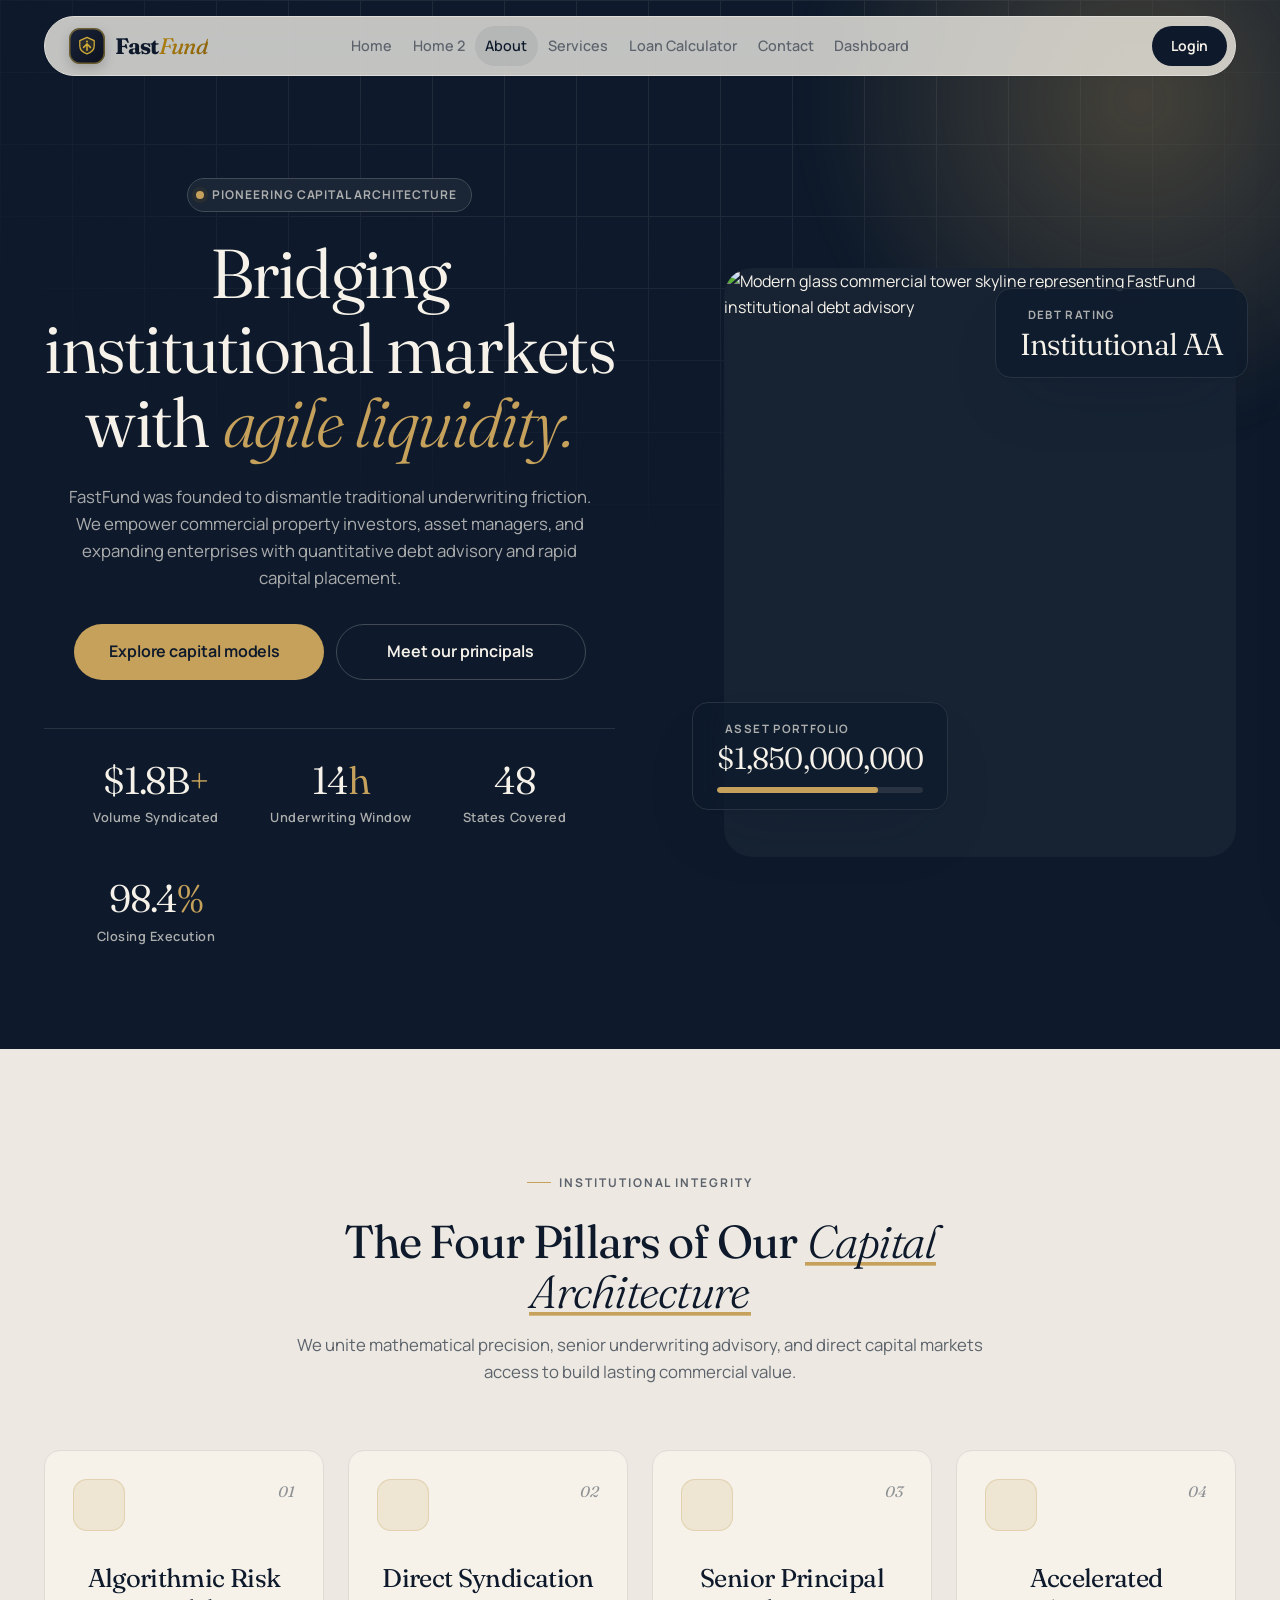
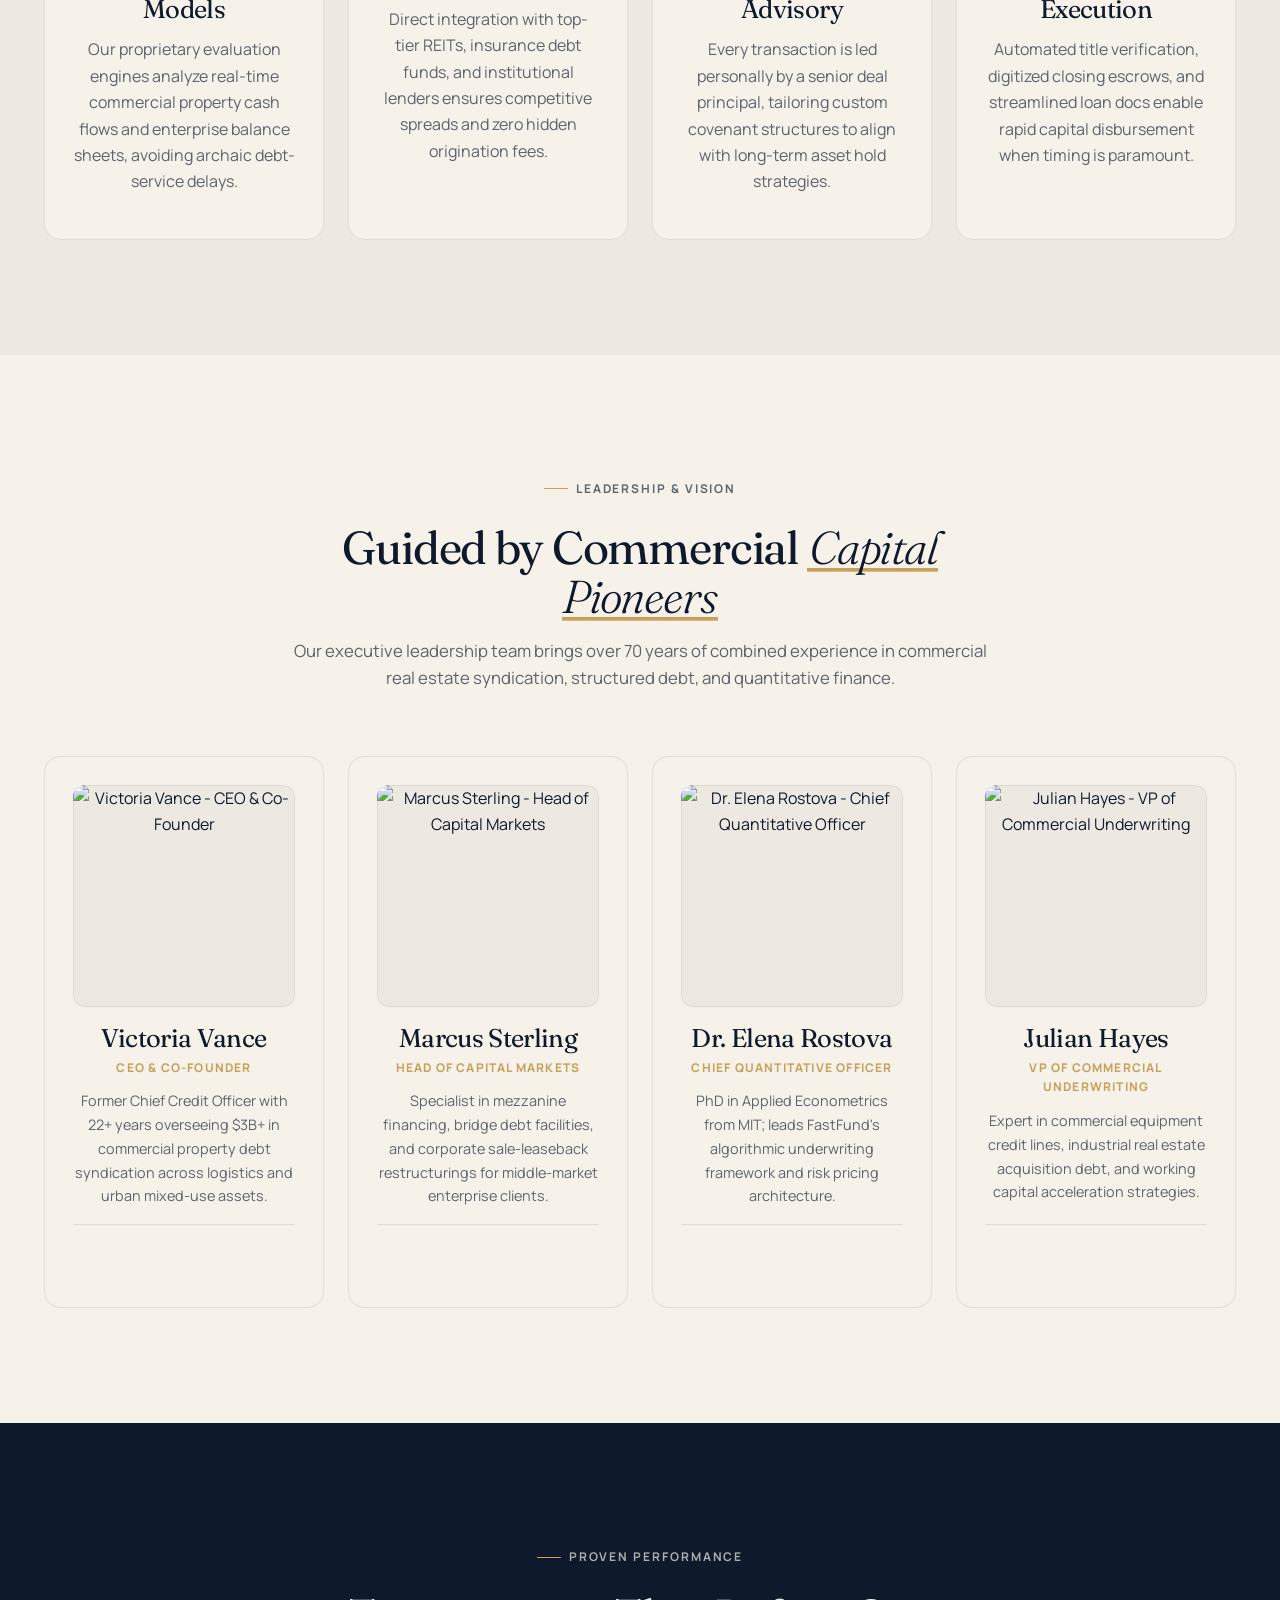
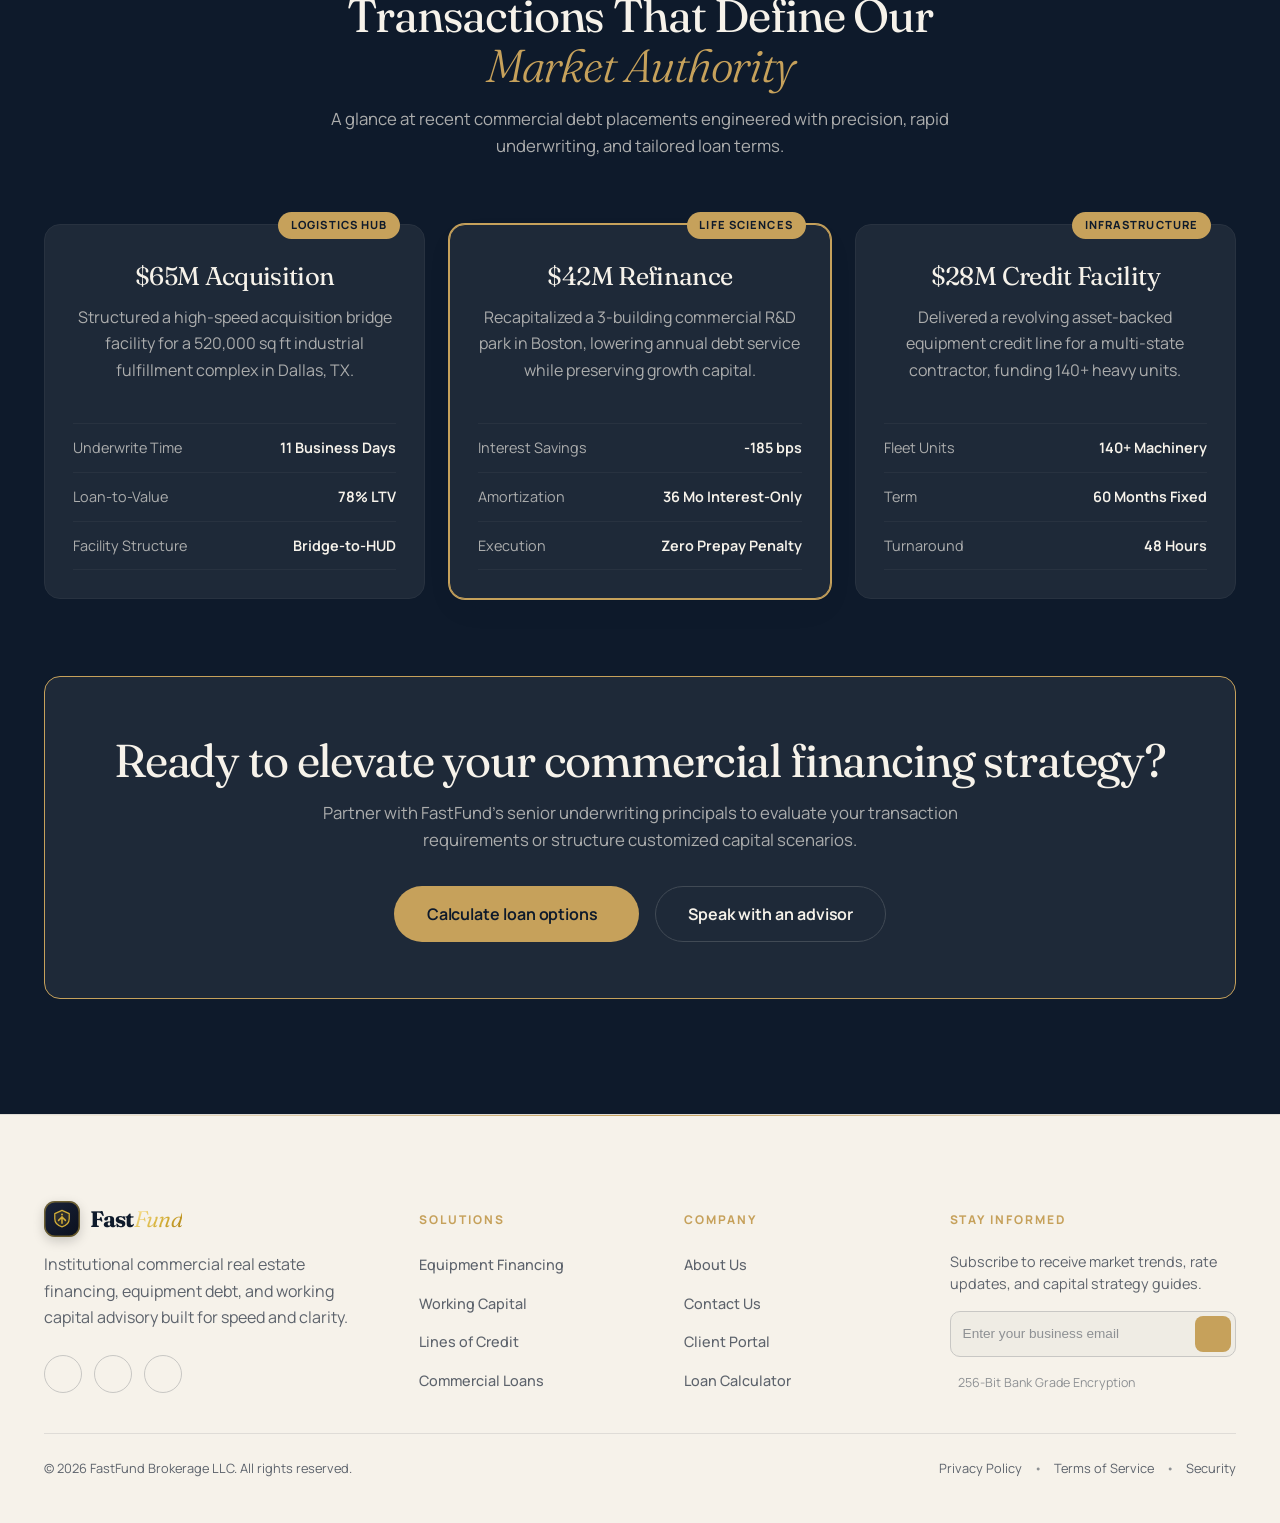
==== commit 6b66d806: "3" ====
--- a/about.html
+++ b/about.html
@@ -355,7 +355,7 @@
             <span class="logo-text">Fast<em>Fund</em></span>
           </a>
           <p class="footer-tagline">Institutional commercial real estate financing, equipment debt, and working capital advisory built for speed and clarity.</p>
-          <div class="footer-social">
+          <div class="socials">
             <a href="#" aria-label="LinkedIn"><i class="ph ph-linkedin-logo"></i></a>
             <a href="#" aria-label="X"><i class="ph ph-x-logo"></i></a>
             <a href="#" aria-label="Instagram"><i class="ph ph-instagram-logo"></i></a>
